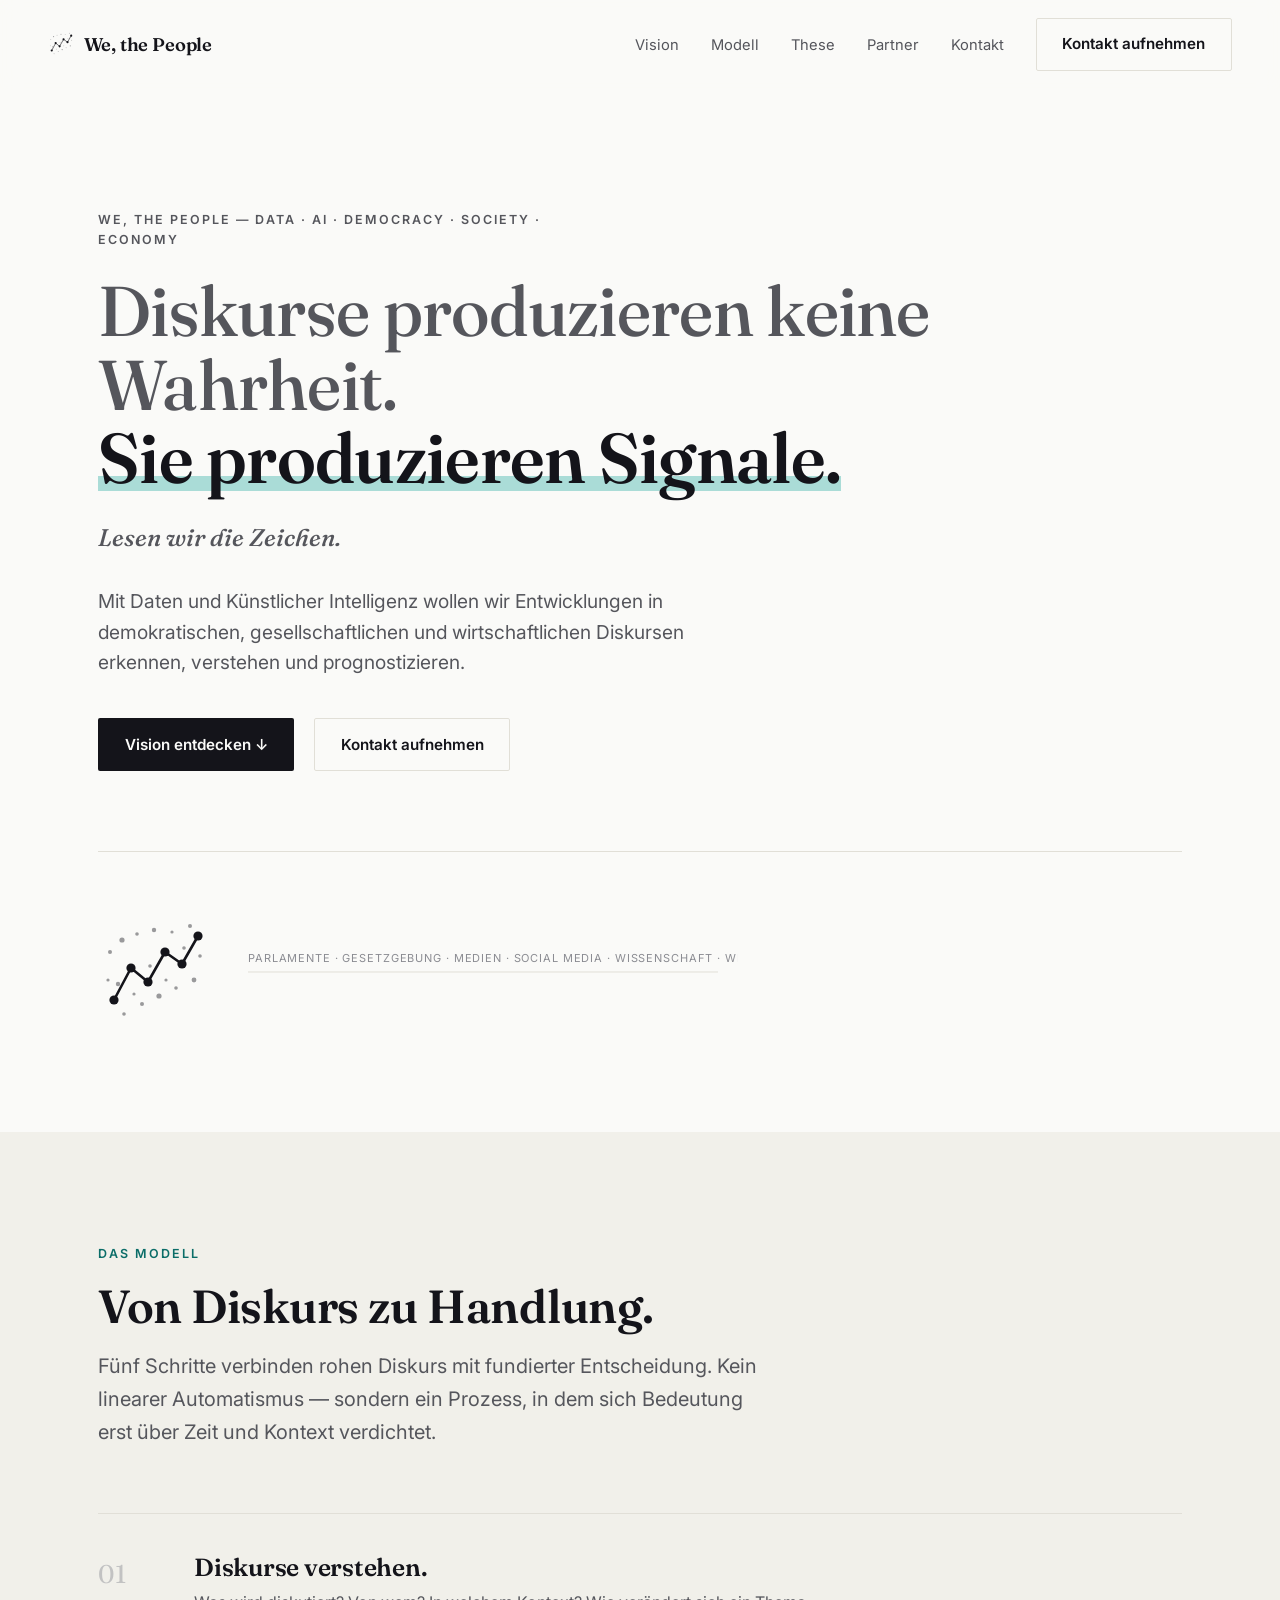
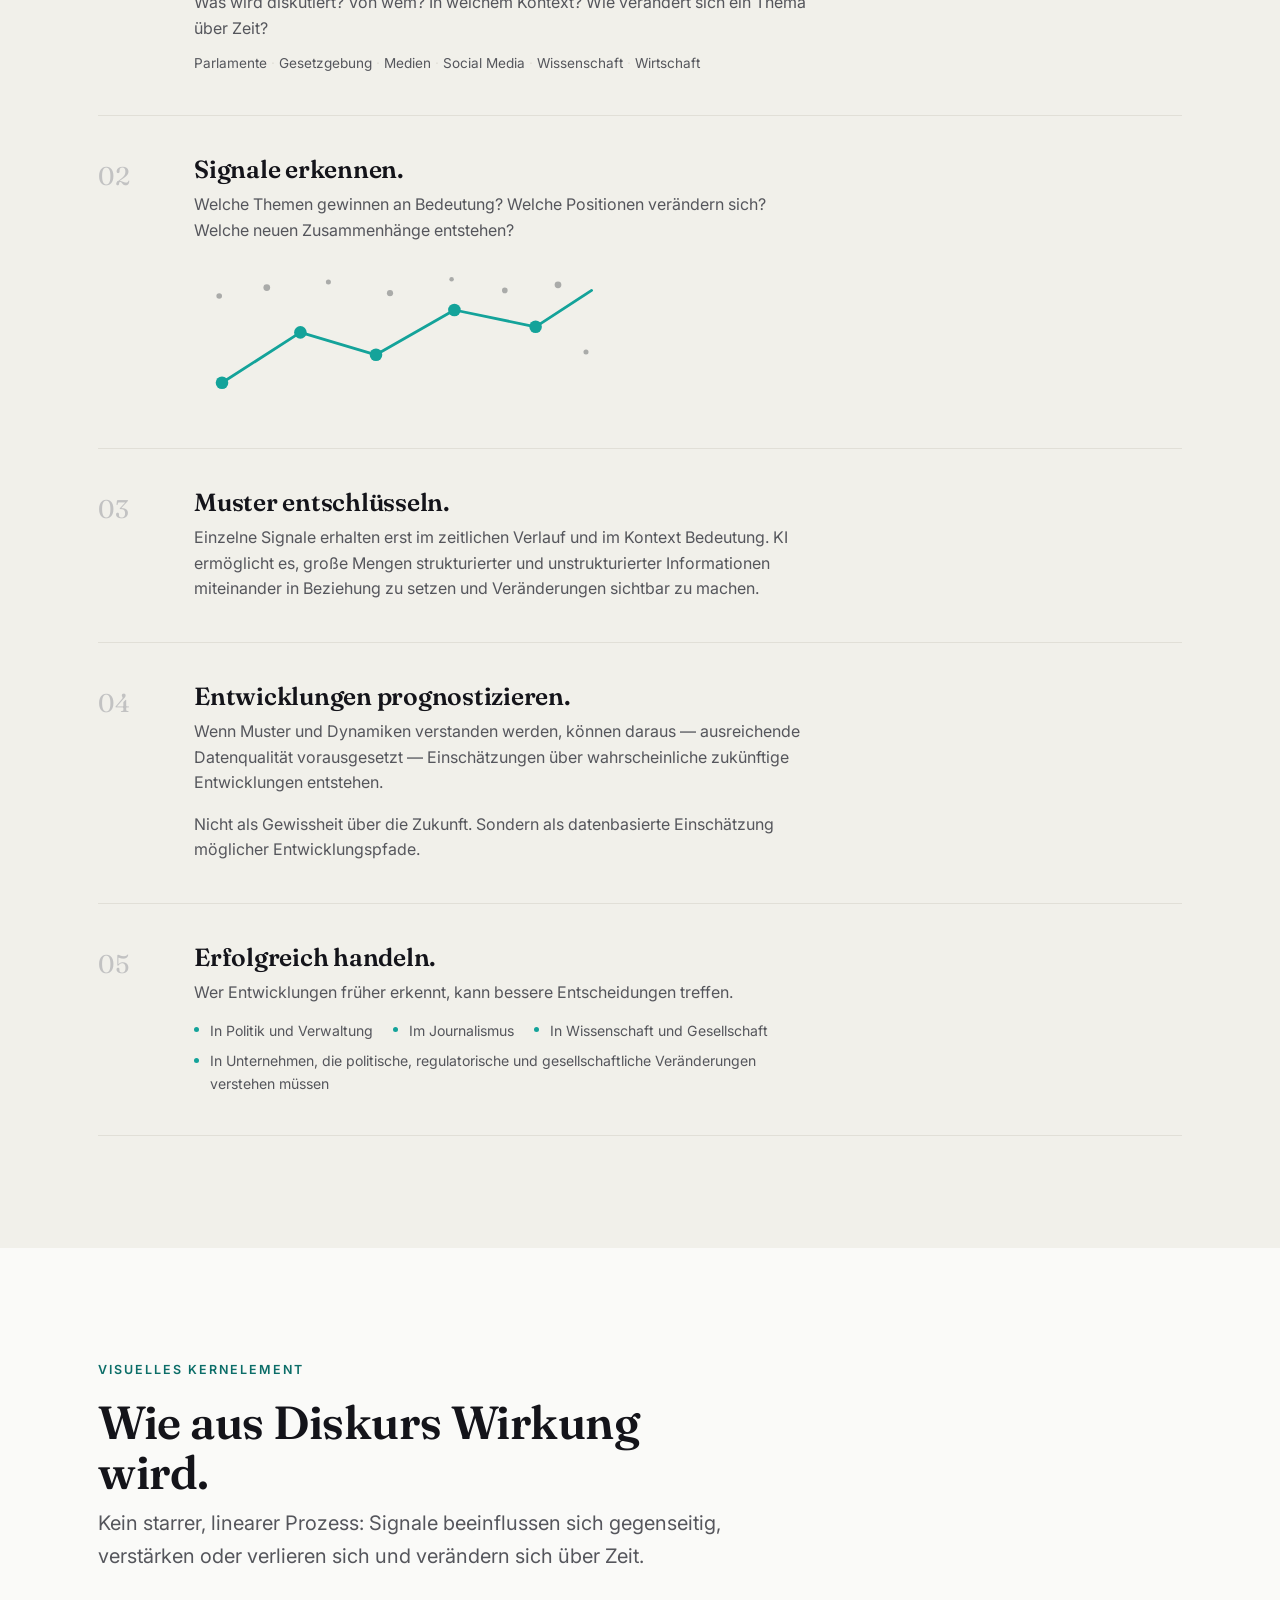
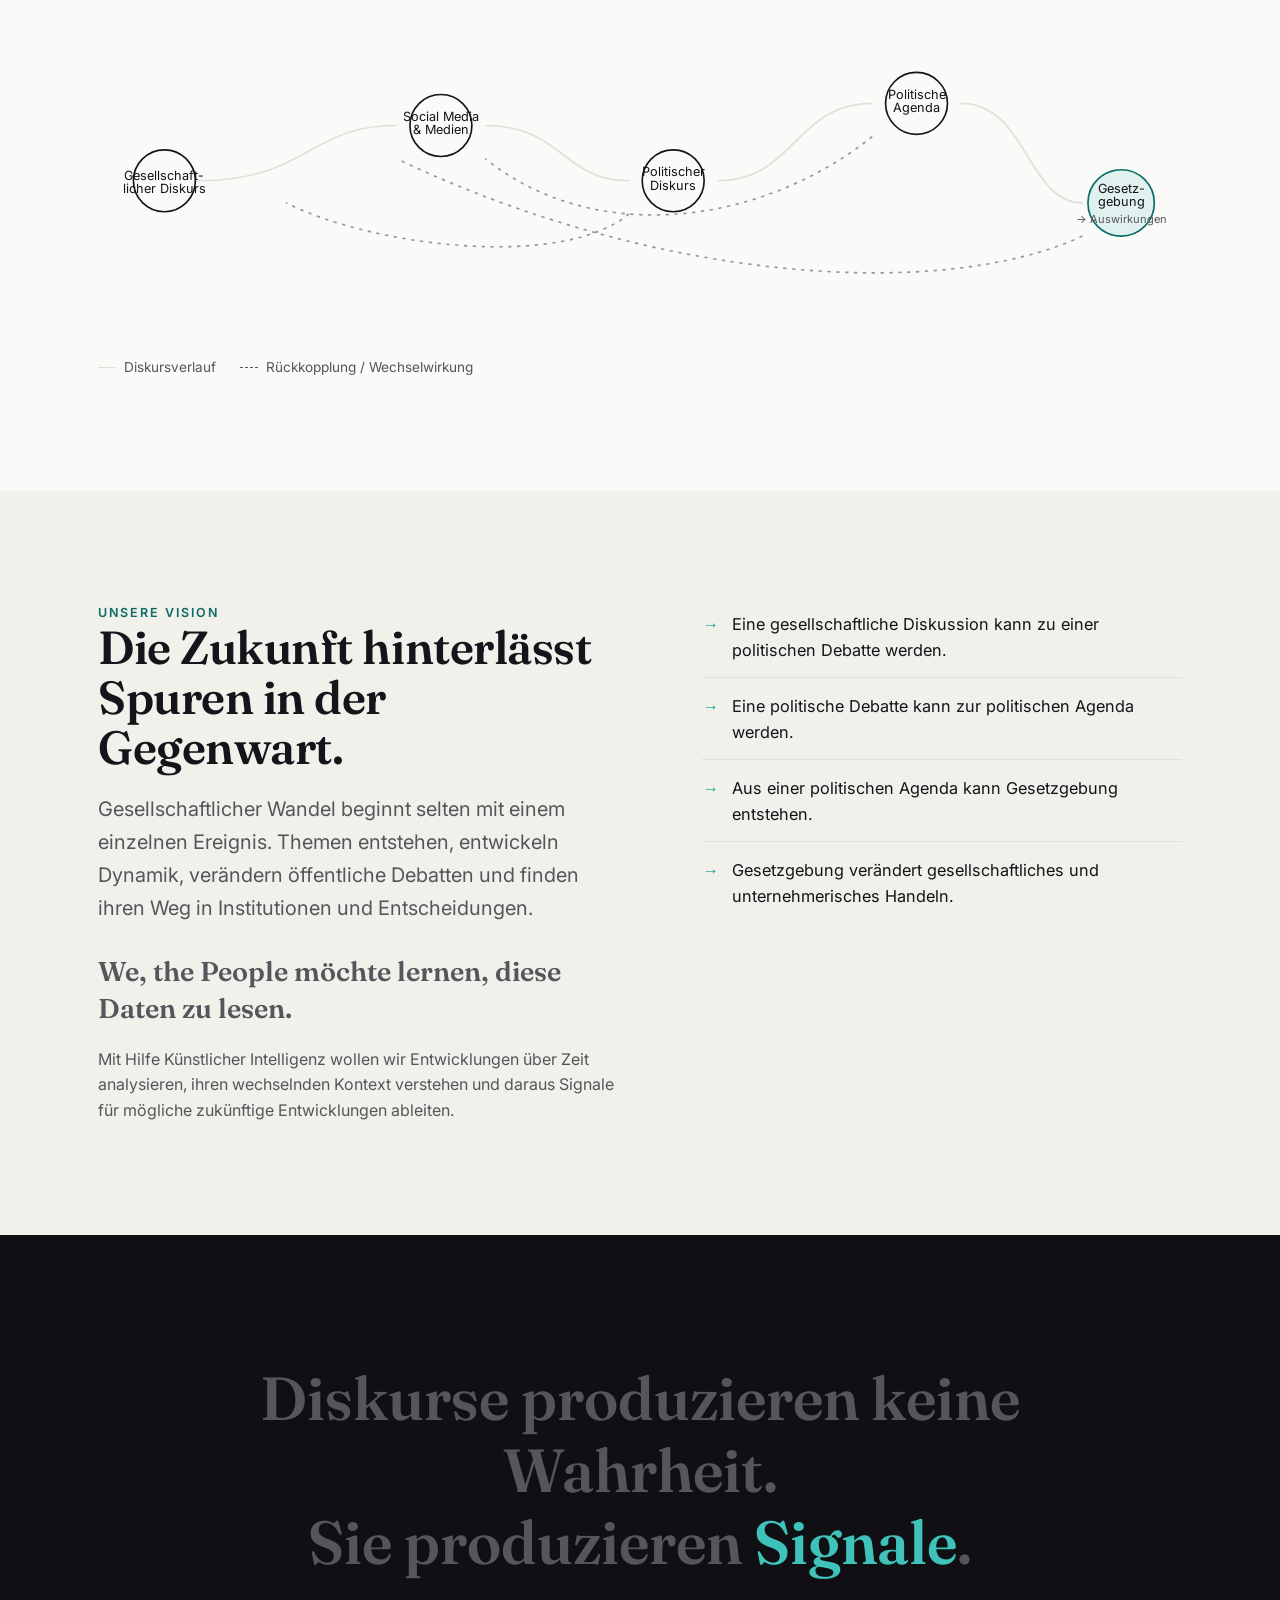
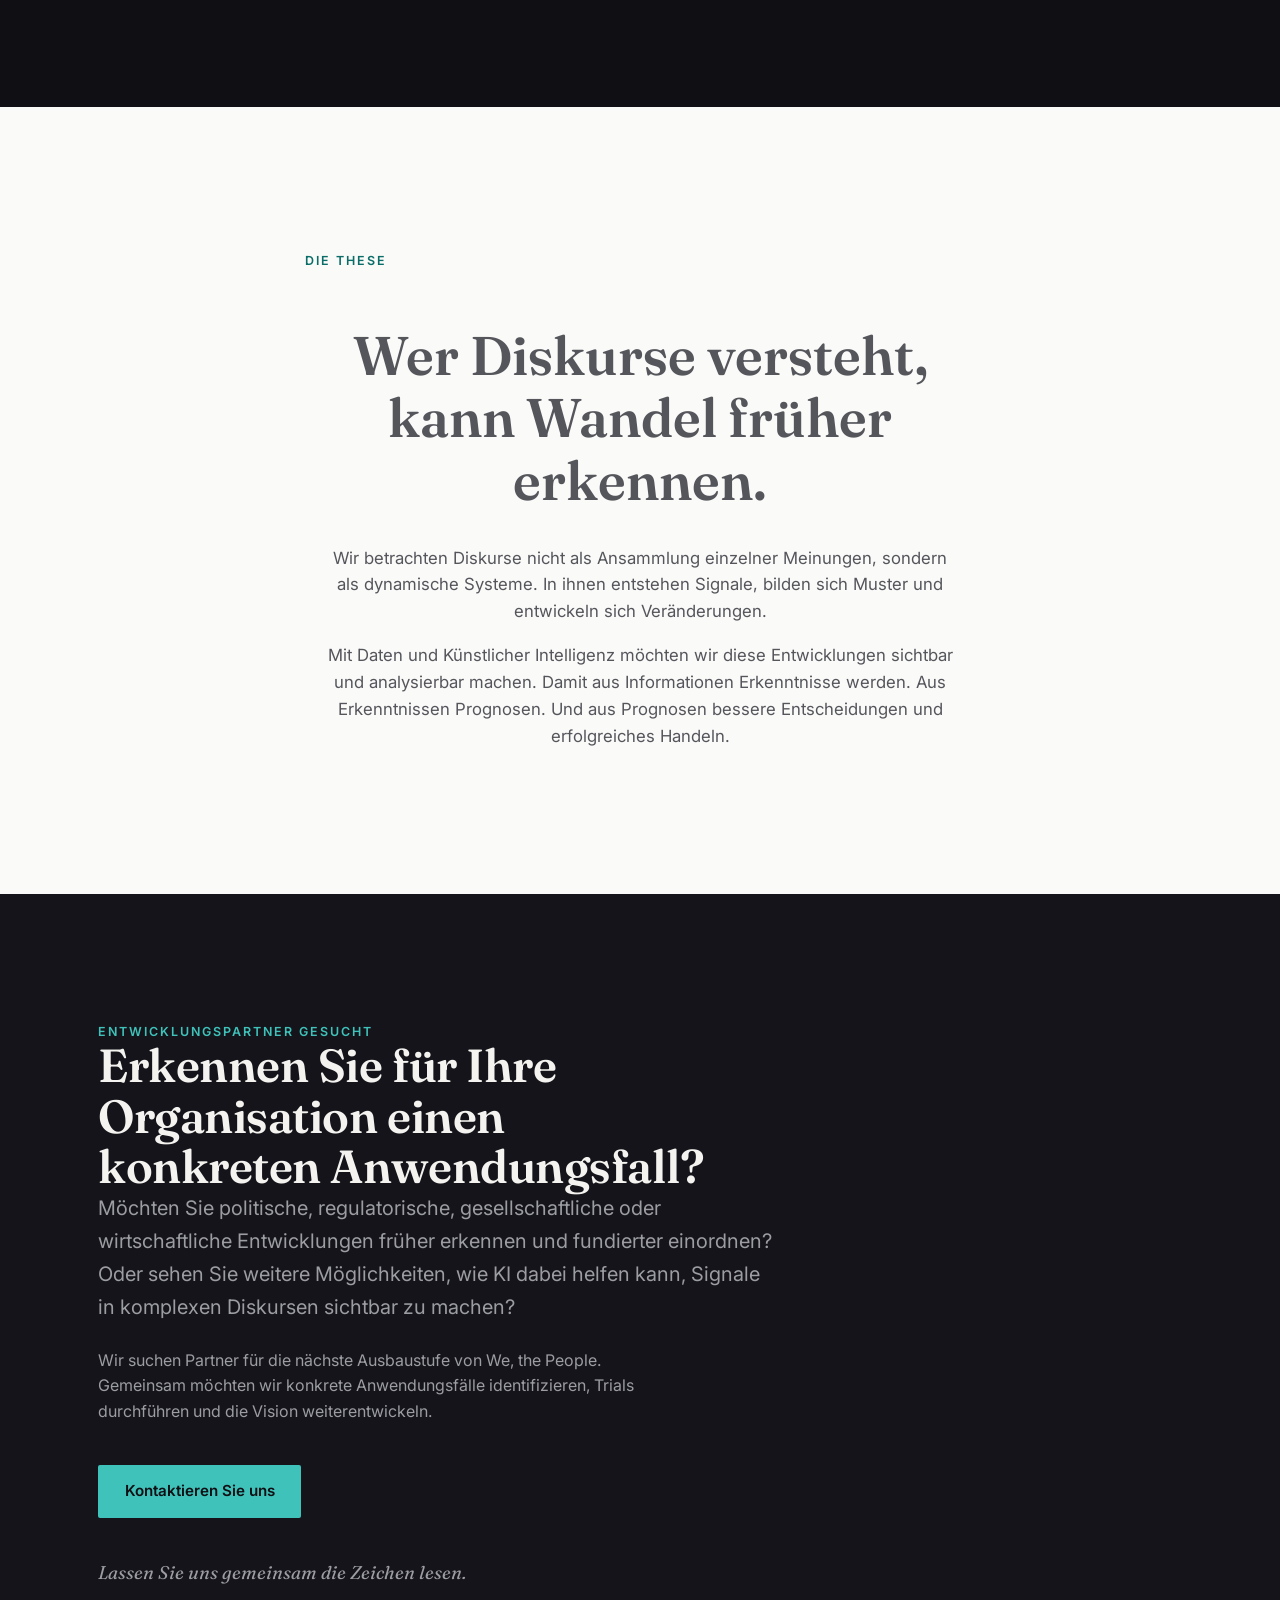
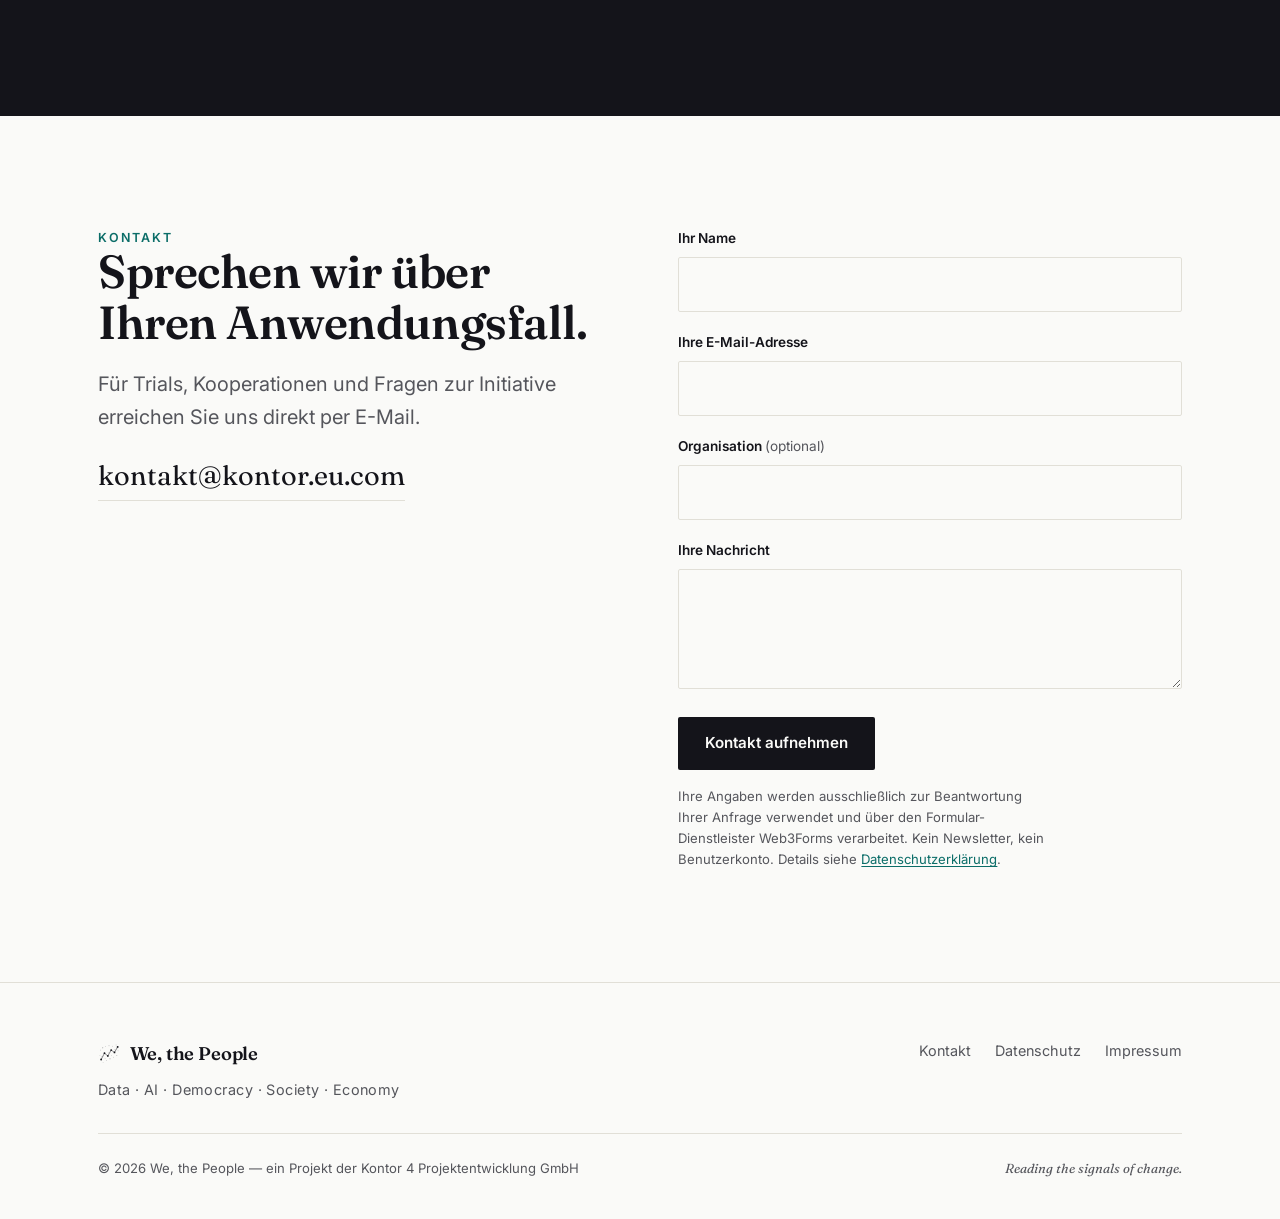
==== index.html @ fcf690db "Add files via upload version 0.1" ====
<!doctype html>
<html lang="de">
<head>
<meta charset="UTF-8">
<meta name="viewport" content="width=device-width, initial-scale=1">
<title>We, the People – Diskurse verstehen. Entwicklungen erkennen.</title>
<meta name="description" content="We, the People nutzt Daten und Künstliche Intelligenz, um Signale in demokratischen, gesellschaftlichen und wirtschaftlichen Diskursen zu erkennen, Entwicklungen zu verstehen und mögliche Veränderungen früher sichtbar zu machen.">
<link rel="canonical" href="https://www.projectppl.com/">

<!-- Open Graph -->
<meta property="og:type" content="website">
<meta property="og:site_name" content="We, the People">
<meta property="og:title" content="We, the People – Diskurse verstehen. Entwicklungen erkennen.">
<meta property="og:description" content="We, the People nutzt Daten und Künstliche Intelligenz, um Signale in demokratischen, gesellschaftlichen und wirtschaftlichen Diskursen zu erkennen, Entwicklungen zu verstehen und mögliche Veränderungen früher sichtbar zu machen.">
<meta property="og:url" content="https://www.projectppl.com/">
<meta property="og:image" content="https://www.projectppl.com/assets/img/og-image.png">
<meta property="og:image:width" content="1200">
<meta property="og:image:height" content="630">
<meta property="og:locale" content="de_DE">

<!-- Twitter -->
<meta name="twitter:card" content="summary_large_image">
<meta name="twitter:title" content="We, the People – Diskurse verstehen. Entwicklungen erkennen.">
<meta name="twitter:description" content="Diskurse produzieren keine Wahrheit. Sie produzieren Signale. Lesen wir die Zeichen.">
<meta name="twitter:image" content="https://www.projectppl.com/assets/img/og-image.png">

<meta name="robots" content="index, follow">
<meta name="theme-color" content="#FAFAF8">

<link rel="icon" href="/assets/img/favicon.svg" type="image/svg+xml">
<link rel="icon" href="/assets/img/favicon-32.png" sizes="32x32" type="image/png">
<link rel="apple-touch-icon" href="/assets/img/apple-touch-icon.png">
<link rel="manifest" href="/site.webmanifest">

<link rel="preconnect" href="https://fonts.googleapis.com">
<link rel="preconnect" href="https://fonts.gstatic.com" crossorigin>
<link href="https://fonts.googleapis.com/css2?family=Fraunces:ital,opsz,wght@0,9..144,500;0,9..144,600;0,9..144,700;1,9..144,500&family=Inter:wght@400;500;600;700&display=swap" rel="stylesheet">

<link rel="stylesheet" href="/assets/css/style.css">

<script type="application/ld+json">
{
  "@context": "https://schema.org",
  "@type": "Organization",
  "name": "We, the People",
  "url": "https://www.projectppl.com/",
  "logo": "https://www.projectppl.com/assets/img/icon-512.png",
  "description": "We, the People nutzt Daten und Künstliche Intelligenz, um Signale in demokratischen, gesellschaftlichen und wirtschaftlichen Diskursen zu erkennen und Entwicklungen zu verstehen.",
  "parentOrganization": {
    "@type": "Organization",
    "name": "Kontor 4 Projektentwicklung GmbH"
  }
}
</script>
</head>
<body>
<svg width="0" height="0" style="position:absolute" aria-hidden="true">
  <defs>
    <symbol id="icon-mark" viewBox="0 0 112 112">
      <path d="M 16.0 84.0 L 33.0 52.0 L 50.0 66.0 L 67.0 36.0 L 84.0 48.0 L 100.0 20.0" fill="none" stroke="currentColor" stroke-width="2.6" stroke-linecap="round" stroke-linejoin="round"/>
      <circle cx="12.0" cy="36.0" r="2.0" fill="currentColor" opacity="0.42"/>
      <circle cx="24.0" cy="24.0" r="2.6" fill="currentColor" opacity="0.42"/>
      <circle cx="39.0" cy="18.0" r="1.8" fill="currentColor" opacity="0.42"/>
      <circle cx="56.0" cy="14.0" r="2.2" fill="currentColor" opacity="0.42"/>
      <circle cx="74.0" cy="16.0" r="1.6" fill="currentColor" opacity="0.42"/>
      <circle cx="92.0" cy="10.0" r="2.0" fill="currentColor" opacity="0.42"/>
      <circle cx="102.0" cy="40.0" r="1.8" fill="currentColor" opacity="0.42"/>
      <circle cx="96.0" cy="64.0" r="2.4" fill="currentColor" opacity="0.42"/>
      <circle cx="78.0" cy="72.0" r="1.8" fill="currentColor" opacity="0.42"/>
      <circle cx="61.0" cy="80.0" r="2.6" fill="currentColor" opacity="0.42"/>
      <circle cx="44.0" cy="88.0" r="2.0" fill="currentColor" opacity="0.42"/>
      <circle cx="26.0" cy="98.0" r="1.8" fill="currentColor" opacity="0.42"/>
      <circle cx="10.0" cy="64.0" r="1.6" fill="currentColor" opacity="0.42"/>
      <circle cx="20.0" cy="68.0" r="2.2" fill="currentColor" opacity="0.42"/>
      <circle cx="36.0" cy="78.0" r="1.6" fill="currentColor" opacity="0.42"/>
      <circle cx="52.0" cy="50.0" r="1.8" fill="currentColor" opacity="0.42"/>
      <circle cx="68.0" cy="64.0" r="1.6" fill="currentColor" opacity="0.42"/>
      <circle cx="86.0" cy="32.0" r="1.8" fill="currentColor" opacity="0.42"/>
      <circle cx="16.0" cy="84.0" r="4.6" fill="currentColor"/>
      <circle cx="33.0" cy="52.0" r="4.6" fill="currentColor"/>
      <circle cx="50.0" cy="66.0" r="4.6" fill="currentColor"/>
      <circle cx="67.0" cy="36.0" r="4.6" fill="currentColor"/>
      <circle cx="84.0" cy="48.0" r="4.6" fill="currentColor"/>
      <circle cx="100.0" cy="20.0" r="4.6" fill="currentColor"/>
    </symbol>
  </defs>
</svg>

<a class="skip-link" href="#main">Zum Inhalt springen</a>

<header class="site-header" id="site-header">
  <a class="brand" href="/">
    <svg class="brand__mark" viewBox="0 0 112 112" aria-hidden="true"><use href="#icon-mark"></use></svg>
    <span class="brand__word">We, the People</span>
  </a>
  <nav class="main-nav" id="main-nav" aria-label="Hauptnavigation">
    <ul class="main-nav__list">
      <li><a href="#vision">Vision</a></li>
      <li><a href="#modell">Modell</a></li>
      <li><a href="#these">These</a></li>
      <li><a href="#partner">Partner</a></li>
      <li><a href="#kontakt">Kontakt</a></li>
    </ul>
    <a class="btn btn--ghost main-nav__cta" href="#kontakt">Kontakt aufnehmen</a>
    <button class="nav-toggle" id="nav-toggle" aria-expanded="false" aria-controls="main-nav" aria-label="Menü öffnen">
      <span class="nav-toggle__bar"></span>
      <span class="nav-toggle__bar"></span>
      <span class="nav-toggle__bar"></span>
    </button>
  </nav>
</header>

<main id="main">

  <!-- ============ HERO ============ -->
  <section class="hero">
    <div class="container">
      <div class="hero__inner">
        <p class="eyebrow hero__eyebrow">We, the People — Data · AI · Democracy · Society · Economy</p>
        <h1 class="hero__headline">
          <span class="line line--muted">Diskurse produzieren keine Wahrheit.</span>
          <span class="line line--signal">Sie produzieren Signale.</span>
        </h1>
        <p class="hero__kicker">Lesen wir die Zeichen.</p>
        <p class="hero__lede">Mit Daten und Künstlicher Intelligenz wollen wir Entwicklungen in demokratischen, gesellschaftlichen und wirtschaftlichen Diskursen erkennen, verstehen und prognostizieren.</p>
        <div class="hero__actions">
          <a class="btn btn--primary" href="#vision">Vision entdecken ↓</a>
          <a class="btn btn--ghost" href="#kontakt">Kontakt aufnehmen</a>
        </div>
      </div>

      <div class="hero__visual" aria-hidden="true">
        <svg class="hero__signal-svg" viewBox="0 0 640 160" role="img" aria-hidden="true">
          <use href="#icon-mark" x="0" y="24" width="112" height="112"></use>
          <line x1="150" y1="80" x2="620" y2="80" stroke="var(--line, #E1DFD7)" stroke-width="1"></line>
          <text x="150" y="70" font-family="Inter, sans-serif" font-size="11" fill="#8B8C92" letter-spacing="0.08em">PARLAMENTE · GESETZGEBUNG · MEDIEN · SOCIAL MEDIA · WISSENSCHAFT · WIRTSCHAFT</text>
        </svg>
      </div>
    </div>
  </section>

  <!-- ============ PROCESS: Von Diskurs zu Handlung ============ -->
  <section class="process" id="modell">
    <div class="container">
      <div class="section-head">
        <p class="eyebrow eyebrow--accent">Das Modell</p>
        <h2>Von Diskurs zu Handlung.</h2>
        <p class="lede">Fünf Schritte verbinden rohen Diskurs mit fundierter Entscheidung. Kein linearer Automatismus — sondern ein Prozess, in dem sich Bedeutung erst über Zeit und Kontext verdichtet.</p>
      </div>

      <div class="process-steps">

        <article class="process-step">
          <span class="process-step__index">01</span>
          <div class="process-step__body">
            <h3>Diskurse verstehen.</h3>
            <p>Was wird diskutiert? Von wem? In welchem Kontext? Wie verändert sich ein Thema über Zeit?</p>
            <p class="process__sources">
              <span>Parlamente</span><span>Gesetzgebung</span><span>Medien</span><span>Social Media</span><span>Wissenschaft</span><span>Wirtschaft</span>
            </p>
          </div>
        </article>

        <article class="process-step">
          <span class="process-step__index">02</span>
          <div class="process-step__body">
            <h3>Signale erkennen.</h3>
            <p>Welche Themen gewinnen an Bedeutung? Welche Positionen verändern sich? Welche neuen Zusammenhänge entstehen?</p>
            <svg class="signal-canvas js-reveal-canvas" viewBox="0 0 300 100" aria-hidden="true">
              <circle class="noise-dot" cx="18" cy="20" r="2"></circle>
              <circle class="noise-dot" cx="52" cy="14" r="2.4"></circle>
              <circle class="noise-dot" cx="96" cy="10" r="1.8"></circle>
              <circle class="noise-dot" cx="140" cy="18" r="2.2"></circle>
              <circle class="noise-dot" cx="184" cy="8" r="1.6"></circle>
              <circle class="noise-dot" cx="222" cy="16" r="2"></circle>
              <circle class="noise-dot" cx="260" cy="12" r="2.4"></circle>
              <circle class="noise-dot" cx="280" cy="60" r="1.8"></circle>
              <path class="signal-line" d="M 20 82 L 76 46 L 130 62 L 186 30 L 244 42 L 284 16"></path>
              <circle class="signal-dot" cx="20" cy="82" r="4.5"></circle>
              <circle class="signal-dot" cx="76" cy="46" r="4.5"></circle>
              <circle class="signal-dot" cx="130" cy="62" r="4.5"></circle>
              <circle class="signal-dot" cx="186" cy="30" r="4.5"></circle>
              <circle class="signal-dot" cx="244" cy="42" r="4.5"></circle>
            </svg>
          </div>
        </article>

        <article class="process-step">
          <span class="process-step__index">03</span>
          <div class="process-step__body">
            <h3>Muster entschlüsseln.</h3>
            <p>Einzelne Signale erhalten erst im zeitlichen Verlauf und im Kontext Bedeutung. KI ermöglicht es, große Mengen strukturierter und unstrukturierter Informationen miteinander in Beziehung zu setzen und Veränderungen sichtbar zu machen.</p>
          </div>
        </article>

        <article class="process-step">
          <span class="process-step__index">04</span>
          <div class="process-step__body">
            <h3>Entwicklungen prognostizieren.</h3>
            <p>Wenn Muster und Dynamiken verstanden werden, können daraus — ausreichende Datenqualität vorausgesetzt — Einschätzungen über wahrscheinliche zukünftige Entwicklungen entstehen.</p>
            <p>Nicht als Gewissheit über die Zukunft. Sondern als datenbasierte Einschätzung möglicher Entwicklungspfade.</p>
          </div>
        </article>

        <article class="process-step">
          <span class="process-step__index">05</span>
          <div class="process-step__body">
            <h3>Erfolgreich handeln.</h3>
            <p>Wer Entwicklungen früher erkennt, kann bessere Entscheidungen treffen.</p>
            <p class="process-step__questions">
              <span>In Politik und Verwaltung</span>
              <span>Im Journalismus</span>
              <span>In Wissenschaft und Gesellschaft</span>
              <span>In Unternehmen, die politische, regulatorische und gesellschaftliche Veränderungen verstehen müssen</span>
            </p>
          </div>
        </article>

      </div>
    </div>
  </section>

  <!-- ============ VISUAL CORE: Pipeline diagram ============ -->
  <section class="pipeline" id="signalmodell" aria-labelledby="pipeline-heading">
    <div class="container">
      <div class="section-head">
        <p class="eyebrow eyebrow--accent">Visuelles Kernelement</p>
        <h2 id="pipeline-heading">Wie aus Diskurs Wirkung wird.</h2>
        <p class="lede pipeline__note">Kein starrer, linearer Prozess: Signale beeinflussen sich gegenseitig, verstärken oder verlieren sich und verändern sich über Zeit.</p>
      </div>

      <div class="pipeline__diagram-wrap">
        <svg class="pipeline__svg js-pipeline" viewBox="0 0 980 260" role="img" aria-label="Diagramm: gesellschaftlicher Diskurs führt über Social Media und Medien, politischen Diskurs und politische Agenda zu Gesetzgebung und gesellschaftlichen bzw. wirtschaftlichen Auswirkungen. Rückkopplungen verbinden spätere mit früheren Stufen.">
          <!-- forward links -->
          <path class="p-link" d="M 90 130 C 190 130, 190 80, 270 80"></path>
          <path class="p-link" d="M 350 80 C 420 80, 420 130, 480 130"></path>
          <path class="p-link" d="M 560 130 C 630 130, 630 60, 700 60"></path>
          <path class="p-link" d="M 780 60 C 840 60, 840 150, 890 150"></path>
          <!-- feedback / cross links -->
          <path class="p-link p-link--feedback" d="M 700 90 C 600 170, 450 190, 350 110"></path>
          <path class="p-link p-link--feedback" d="M 890 180 C 760 240, 500 220, 270 110"></path>
          <path class="p-link p-link--feedback" d="M 480 160 C 420 210, 250 190, 170 150"></path>

          <!-- traveling pulses -->
          <circle class="p-pulse" r="3.5" style="offset-path: path('M 90 130 C 190 130, 190 80, 270 80'); animation-delay: 0s;"></circle>
          <circle class="p-pulse" r="3.5" style="offset-path: path('M 350 80 C 420 80, 420 130, 480 130'); animation-delay: 1.4s;"></circle>
          <circle class="p-pulse" r="3.5" style="offset-path: path('M 560 130 C 630 130, 630 60, 700 60'); animation-delay: 2.8s;"></circle>
          <circle class="p-pulse" r="3.5" style="offset-path: path('M 780 60 C 840 60, 840 150, 890 150'); animation-delay: 4.2s;"></circle>

          <!-- nodes -->
          <g class="p-node">
            <circle cx="60" cy="130" r="28"></circle>
            <text x="60" y="129" text-anchor="middle">Gesellschaft-</text>
            <text x="60" y="141" text-anchor="middle">licher Diskurs</text>
          </g>
          <g class="p-node">
            <circle cx="310" cy="80" r="28"></circle>
            <text x="310" y="76" text-anchor="middle">Social Media</text>
            <text x="310" y="88" text-anchor="middle">&amp; Medien</text>
          </g>
          <g class="p-node">
            <circle cx="520" cy="130" r="28"></circle>
            <text x="520" y="126" text-anchor="middle">Politischer</text>
            <text x="520" y="138" text-anchor="middle">Diskurs</text>
          </g>
          <g class="p-node">
            <circle cx="740" cy="60" r="28"></circle>
            <text x="740" y="56" text-anchor="middle">Politische</text>
            <text x="740" y="68" text-anchor="middle">Agenda</text>
          </g>
          <g class="p-node is-accent">
            <circle cx="925" cy="150" r="30"></circle>
            <text x="925" y="141" text-anchor="middle">Gesetz-</text>
            <text x="925" y="153" text-anchor="middle">gebung</text>
            <text x="925" y="168" text-anchor="middle" class="p-node__sub">→ Auswirkungen</text>
          </g>
        </svg>
      </div>

      <div class="pipeline__legend">
        <span><span class="swatch" aria-hidden="true"></span> Diskursverlauf</span>
        <span><span class="swatch swatch--feedback" aria-hidden="true"></span> Rückkopplung / Wechselwirkung</span>
      </div>
    </div>
  </section>

  <!-- ============ VISION ============ -->
  <section class="vision" id="vision">
    <div class="container">
      <div class="vision__grid">
        <div>
          <p class="eyebrow eyebrow--accent">Unsere Vision</p>
          <h2>Die Zukunft hinterlässt Spuren in der Gegenwart.</h2>
          <p class="lede" style="margin-top:1.25rem;">Gesellschaftlicher Wandel beginnt selten mit einem einzelnen Ereignis. Themen entstehen, entwickeln Dynamik, verändern öffentliche Debatten und finden ihren Weg in Institutionen und Entscheidungen.</p>
          <p class="vision__statement">We, the People möchte lernen, diese Daten zu lesen.</p>
          <p style="margin-top:1.25rem;">Mit Hilfe Künstlicher Intelligenz wollen wir Entwicklungen über Zeit analysieren, ihren wechselnden Kontext verstehen und daraus Signale für mögliche zukünftige Entwicklungen ableiten.</p>
        </div>
        <div class="fade-in">
          <ul class="vision__chain">
            <li class="vision__chain-item"><span class="chain-arrow">→</span> Eine gesellschaftliche Diskussion kann zu einer politischen Debatte werden.</li>
            <li class="vision__chain-item"><span class="chain-arrow">→</span> Eine politische Debatte kann zur politischen Agenda werden.</li>
            <li class="vision__chain-item"><span class="chain-arrow">→</span> Aus einer politischen Agenda kann Gesetzgebung entstehen.</li>
            <li class="vision__chain-item"><span class="chain-arrow">→</span> Gesetzgebung verändert gesellschaftliches und unternehmerisches Handeln.</li>
          </ul>
        </div>
      </div>
    </div>
  </section>

  <!-- ============ CLAIM (strongest visual statement) ============ -->
  <section class="claim">
    <div class="container">
      <p class="claim__text">Diskurse produzieren keine Wahrheit.<br>Sie produzieren <span class="bright">Signale</span>.</p>
    </div>
  </section>

  <!-- ============ THESIS ============ -->
  <section class="thesis" id="these">
    <div class="container">
      <p class="eyebrow eyebrow--accent">Die These</p>
      <p class="thesis__statement">Wer Diskurse versteht, kann Wandel früher erkennen.</p>
      <div class="thesis__body">
        <p>Wir betrachten Diskurse nicht als Ansammlung einzelner Meinungen, sondern als dynamische Systeme. In ihnen entstehen Signale, bilden sich Muster und entwickeln sich Veränderungen.</p>
        <p>Mit Daten und Künstlicher Intelligenz möchten wir diese Entwicklungen sichtbar und analysierbar machen. Damit aus Informationen Erkenntnisse werden. Aus Erkenntnissen Prognosen. Und aus Prognosen bessere Entscheidungen und erfolgreiches Handeln.</p>
      </div>
    </div>
  </section>

  <!-- ============ PARTNER ============ -->
  <section class="partner" id="partner">
    <div class="container">
      <p class="eyebrow">Entwicklungspartner gesucht</p>
      <h2>Erkennen Sie für Ihre Organisation einen konkreten Anwendungsfall?</h2>
      <p class="lede">Möchten Sie politische, regulatorische, gesellschaftliche oder wirtschaftliche Entwicklungen früher erkennen und fundierter einordnen? Oder sehen Sie weitere Möglichkeiten, wie KI dabei helfen kann, Signale in komplexen Diskursen sichtbar zu machen?</p>
      <div class="partner__questions">
        <p>Wir suchen Partner für die nächste Ausbaustufe von We, the People. Gemeinsam möchten wir konkrete Anwendungsfälle identifizieren, Trials durchführen und die Vision weiterentwickeln.</p>
      </div>
      <div class="partner__actions">
        <a class="btn btn--on-dark" href="#kontakt">Kontaktieren Sie uns</a>
      </div>
      <p class="partner__tagline">Lassen Sie uns gemeinsam die Zeichen lesen.</p>
    </div>
  </section>

  <!-- ============ CONTACT ============ -->
  <section class="contact" id="kontakt">
    <div class="container">
      <div class="contact__grid">
        <div>
          <p class="eyebrow eyebrow--accent">Kontakt</p>
          <h2>Sprechen wir über Ihren Anwendungsfall.</h2>
          <p class="lede" style="margin-top:1.25rem;">Für Trials, Kooperationen und Fragen zur Initiative erreichen Sie uns direkt per E-Mail.</p>
          <a class="contact__email" href="mailto:kontakt@kontor.eu.com">kontakt@kontor.eu.com</a>
        </div>

        <div>
          <form id="contact-form" action="https://api.web3forms.com/submit" method="POST" novalidate>
            <input type="hidden" name="access_key" value="YOUR_WEB3FORMS_ACCESS_KEY">
            <input type="hidden" name="subject" value="Neue Kontaktanfrage — We, the People">
            <input type="hidden" name="from_name" value="We, the People – Website">
            <input type="checkbox" name="botcheck" class="hp-field" tabindex="-1" autocomplete="off">

            <div class="form-field">
              <label for="name">Ihr Name</label>
              <input type="text" id="name" name="name" required autocomplete="name">
            </div>

            <div class="form-field">
              <label for="email">Ihre E-Mail-Adresse</label>
              <input type="email" id="email" name="email" required autocomplete="email">
            </div>

            <div class="form-field">
              <label for="organisation">Organisation <span style="font-weight:400;color:var(--muted);">(optional)</span></label>
              <input type="text" id="organisation" name="organisation" autocomplete="organization">
            </div>

            <div class="form-field">
              <label for="message">Ihre Nachricht</label>
              <textarea id="message" name="message" required></textarea>
            </div>

            <button class="btn btn--primary" type="submit">Kontakt aufnehmen</button>

            <p class="form-note">Ihre Angaben werden ausschließlich zur Beantwortung Ihrer Anfrage verwendet und über den Formular-Dienstleister Web3Forms verarbeitet. Kein Newsletter, kein Benutzerkonto. Details siehe <a href="/datenschutz.html">Datenschutzerklärung</a>.</p>

            <p class="form-status" id="form-status" role="status" aria-live="polite"></p>
          </form>
        </div>
      </div>
    </div>
  </section>

</main>

<footer class="site-footer">
  <div class="container">
    <div class="site-footer__top">
      <div>
        <div class="site-footer__brand">
          <svg class="brand__mark" viewBox="0 0 112 112" aria-hidden="true"><use href="#icon-mark"></use></svg>
          <span class="brand__word">We, the People</span>
        </div>
        <p class="site-footer__tagline" style="margin-top:0.6rem;">Data · AI · Democracy · Society · Economy</p>
      </div>
      <nav class="site-footer__nav" aria-label="Footer-Navigation">
        <a href="#kontakt">Kontakt</a>
        <a href="/datenschutz.html">Datenschutz</a>
        <a href="/impressum.html">Impressum</a>
      </nav>
    </div>
    <div class="site-footer__bottom">
      <span>© <span id="year">2026</span> We, the People — ein Projekt der Kontor 4 Projektentwicklung GmbH</span>
      <span class="site-footer__quote">Reading the signals of change.</span>
    </div>
  </div>
</footer>

<script src="/assets/js/main.js" defer></script>
</body>
</html>
---- assets/css/style.css ----
/* =========================================================================
   We, the People — style.css
   Editorial meets Data. Monochrome base, single teal signal accent.
   ========================================================================= */

:root {
  /* Colour system */
  --bg: #FAFAF8;
  --bg-alt: #F1F0EA;
  --bg-dark: #101014;
  --bg-dark-alt: #17171C;

  --text: #14141A;
  --text-dark: #F4F3EF;

  --muted: #55565C;
  --muted-dark: #9C9DA3;

  --line: #E1DFD7;
  --line-dark: #2A2A30;

  --accent: #0B6D68;        /* AA-safe on light bg, and for white text on it */
  --accent-bright: #14A39A; /* decorative only: dots, glows, progress */
  --accent-tint: #E1F1EF;
  --accent-on-dark: #3FC2BA;

  --font-display: "Fraunces", Georgia, "Times New Roman", serif;
  --font-body: "Inter", -apple-system, BlinkMacSystemFont, "Segoe UI", sans-serif;

  --container: 1180px;
  --container-narrow: 780px;
  --gap: clamp(1.25rem, 3vw, 2.5rem);

  --ease: cubic-bezier(0.22, 1, 0.36, 1);
}

/* ---------- Reset ------------------------------------------------------- */
*, *::before, *::after { box-sizing: border-box; }
html { scroll-behavior: smooth; }
@media (prefers-reduced-motion: reduce) {
  html { scroll-behavior: auto; }
  *, *::before, *::after {
    animation-duration: 0.001ms !important;
    animation-iteration-count: 1 !important;
    transition-duration: 0.001ms !important;
    scroll-behavior: auto !important;
  }
}

body, h1, h2, h3, h4, p, figure { margin: 0; }
ul { margin: 0; padding: 0; list-style: none; }
img, svg { display: block; max-width: 100%; }
a { color: inherit; }
button, input, textarea { font: inherit; color: inherit; }

body {
  background: var(--bg);
  color: var(--text);
  font-family: var(--font-body);
  font-size: 16px;
  line-height: 1.6;
  -webkit-font-smoothing: antialiased;
  text-rendering: optimizeLegibility;
}

.container {
  width: 100%;
  max-width: var(--container);
  margin-inline: auto;
  padding-inline: clamp(1.25rem, 5vw, 3rem);
}

.container--narrow { max-width: var(--container-narrow); }

section { position: relative; }

/* ---------- Skip link ---------------------------------------------------- */
.skip-link {
  position: absolute;
  left: 1rem;
  top: -3rem;
  background: var(--text);
  color: var(--bg);
  padding: 0.75rem 1.25rem;
  border-radius: 4px;
  z-index: 100;
  transition: top 0.2s var(--ease);
  font-size: 0.9rem;
}
.skip-link:focus { top: 1rem; }

/* ---------- Focus states -------------------------------------------------- */
a:focus-visible,
button:focus-visible,
input:focus-visible,
textarea:focus-visible {
  outline: 2px solid var(--accent);
  outline-offset: 3px;
  border-radius: 2px;
}

/* ---------- Typography ---------------------------------------------------- */
.eyebrow {
  font-family: var(--font-body);
  font-size: 0.78rem;
  font-weight: 600;
  letter-spacing: 0.16em;
  text-transform: uppercase;
  color: var(--muted);
}
.eyebrow--accent { color: var(--accent); }

h1, h2, h3 {
  font-family: var(--font-display);
  font-weight: 600;
  line-height: 1.08;
  letter-spacing: -0.01em;
}

h2 {
  font-size: clamp(1.9rem, 4.2vw, 2.9rem);
  max-width: 18ch;
}

h3 {
  font-size: clamp(1.25rem, 2.2vw, 1.55rem);
  font-weight: 600;
}

p.lede {
  font-size: clamp(1.05rem, 2vw, 1.25rem);
  color: var(--muted);
  max-width: 52ch;
  line-height: 1.65;
}

p { color: var(--muted); max-width: 62ch; }
p + p { margin-top: 1em; }

.text-body-strong { color: var(--text); }

.section-head {
  display: flex;
  flex-direction: column;
  gap: 1.1rem;
  margin-bottom: clamp(2.25rem, 5vw, 4rem);
}

/* ---------- Buttons / links ------------------------------------------------ */
.btn {
  display: inline-flex;
  align-items: center;
  gap: 0.6rem;
  padding: 0.85rem 1.6rem;
  border-radius: 2px;
  font-size: 0.95rem;
  font-weight: 600;
  text-decoration: none;
  border: 1px solid transparent;
  cursor: pointer;
  transition: transform 0.2s var(--ease), background 0.2s var(--ease), border-color 0.2s var(--ease), color 0.2s var(--ease);
}
.btn:hover { transform: translateY(-1px); }

.btn--primary {
  background: var(--text);
  color: var(--bg);
}
.btn--primary:hover { background: var(--accent); }

.btn--ghost {
  background: transparent;
  border-color: var(--line);
  color: var(--text);
}
.btn--ghost:hover { border-color: var(--text); }

.btn--on-dark {
  background: var(--accent-on-dark);
  color: var(--bg-dark);
}
.btn--on-dark:hover { background: var(--text-dark); }

.link-inline {
  color: var(--accent);
  text-decoration: underline;
  text-underline-offset: 3px;
  text-decoration-color: color-mix(in srgb, var(--accent) 45%, transparent);
}
.link-inline:hover { text-decoration-color: var(--accent); }

/* ---------- Header --------------------------------------------------------- */
.site-header {
  position: sticky;
  top: 0;
  z-index: 50;
  display: flex;
  align-items: center;
  justify-content: space-between;
  padding: 1.1rem clamp(1.25rem, 5vw, 3rem);
  background: color-mix(in srgb, var(--bg) 88%, transparent);
  backdrop-filter: blur(10px);
  border-bottom: 1px solid transparent;
  transition: border-color 0.3s var(--ease), background 0.3s var(--ease);
}
.site-header.is-scrolled { border-bottom-color: var(--line); }

.brand {
  display: inline-flex;
  align-items: center;
  gap: 0.6rem;
  text-decoration: none;
  color: var(--text);
}
.brand__mark { width: 26px; height: 26px; color: var(--text); flex-shrink: 0; }
.brand__word {
  font-family: var(--font-display);
  font-weight: 600;
  font-size: 1.15rem;
  letter-spacing: -0.01em;
}

.main-nav { display: flex; align-items: center; gap: clamp(1.1rem, 2.5vw, 2rem); }
.main-nav__list { display: flex; gap: clamp(1.1rem, 2.5vw, 2rem); }
.main-nav__list a {
  font-size: 0.92rem;
  text-decoration: none;
  color: var(--muted);
  transition: color 0.2s var(--ease);
}
.main-nav__list a:hover { color: var(--text); }

.nav-toggle {
  display: none;
  background: none;
  border: none;
  cursor: pointer;
  padding: 0.4rem;
}
.nav-toggle__bar {
  display: block;
  width: 22px;
  height: 2px;
  background: var(--text);
  margin: 5px 0;
  transition: transform 0.25s var(--ease), opacity 0.25s var(--ease);
}

@media (max-width: 760px) {
  .main-nav__list { display: none; }
  .main-nav.is-open .main-nav__list {
    display: flex;
    flex-direction: column;
    position: absolute;
    top: 100%;
    left: 0;
    right: 0;
    background: var(--bg);
    border-bottom: 1px solid var(--line);
    padding: 1.25rem clamp(1.25rem, 5vw, 3rem) 1.75rem;
    gap: 1rem;
  }
  .nav-toggle { display: block; }
  .main-nav.is-open .nav-toggle__bar:nth-child(1) { transform: translateY(7px) rotate(45deg); }
  .main-nav.is-open .nav-toggle__bar:nth-child(2) { opacity: 0; }
  .main-nav.is-open .nav-toggle__bar:nth-child(3) { transform: translateY(-7px) rotate(-45deg); }
  .main-nav__cta { display: none; }
}

/* ---------- Hero ----------------------------------------------------------- */
.hero {
  padding: clamp(3.5rem, 10vw, 7.5rem) 0 clamp(3rem, 8vw, 5rem);
  overflow: hidden;
}
.hero__inner { max-width: 880px; }
.hero__eyebrow { margin-bottom: 1.5rem; }

.hero__headline {
  font-size: clamp(2.4rem, 6.4vw, 4.4rem);
  line-height: 1.05;
}
.hero__headline .line { display: block; }
.hero__headline .line--muted { color: var(--muted); font-weight: 500; }
.hero__headline .line--signal {
  color: var(--text);
  position: relative;
  display: inline-block;
}
.hero__headline .line--signal::after {
  content: "";
  position: absolute;
  left: 0;
  bottom: 0.06em;
  width: 100%;
  height: 0.22em;
  background: var(--accent-bright);
  opacity: 0.35;
  z-index: -1;
  transform-origin: left;
  transform: scaleX(0);
  animation: underline-grow 1.1s 0.5s var(--ease) forwards;
}
@media (prefers-reduced-motion: reduce) {
  .hero__headline .line--signal::after { animation: none; transform: scaleX(1); }
}
@keyframes underline-grow { to { transform: scaleX(1); } }

.hero__kicker {
  font-family: var(--font-display);
  font-weight: 500;
  font-style: italic;
  font-size: clamp(1.15rem, 2.4vw, 1.5rem);
  color: var(--muted);
  margin-top: 1.5rem;
}

.hero__lede {
  margin-top: 1.75rem;
  font-size: clamp(1.05rem, 2vw, 1.2rem);
  color: var(--muted);
  max-width: 54ch;
}

.hero__actions {
  margin-top: 2.5rem;
  display: flex;
  flex-wrap: wrap;
  align-items: center;
  gap: 1.25rem;
}

.hero__visual {
  margin-top: clamp(3rem, 8vw, 5rem);
  border-top: 1px solid var(--line);
  padding-top: clamp(1.5rem, 4vw, 2.5rem);
}
.hero__signal-svg { width: 100%; height: auto; max-width: 640px; color: var(--text); }

/* ---------- Process section -------------------------------------------- */
.process {
  padding: clamp(4rem, 10vw, 7rem) 0;
  background: var(--bg-alt);
}

.process__sources {
  font-size: 0.85rem;
  color: var(--muted);
  margin-top: 0.75rem;
}
.process__sources span { color: var(--muted); }
.process__sources span + span::before { content: " · "; color: var(--line); }

.process-steps {
  position: relative;
  display: grid;
  gap: 0;
  counter-reset: step;
}

.process-step {
  display: grid;
  grid-template-columns: 64px 1fr;
  gap: clamp(1rem, 3vw, 2rem);
  padding: clamp(1.75rem, 4vw, 2.5rem) 0;
  border-top: 1px solid var(--line);
  opacity: 0;
  transform: translateY(18px);
  transition: opacity 0.7s var(--ease), transform 0.7s var(--ease);
}
.process-step:last-child { border-bottom: 1px solid var(--line); }
.process-step.is-visible { opacity: 1; transform: translateY(0); }
@media (prefers-reduced-motion: reduce) {
  .process-step { opacity: 1; transform: none; }
}

.process-step__index {
  font-family: var(--font-display);
  font-size: 1.6rem;
  color: var(--muted-dark, var(--muted));
  opacity: 0.55;
}

.process-step__body h3 { margin-bottom: 0.6rem; }
.process-step__questions {
  margin-top: 0.85rem;
  display: flex;
  flex-wrap: wrap;
  gap: 0.5rem 1.25rem;
}
.process-step__questions span {
  font-size: 0.88rem;
  color: var(--muted);
  position: relative;
  padding-left: 1rem;
}
.process-step__questions span::before {
  content: "";
  position: absolute;
  left: 0;
  top: 0.55em;
  width: 5px;
  height: 5px;
  border-radius: 50%;
  background: var(--accent-bright);
}

/* Signal build animation canvas within step 2 & 3 */
.signal-canvas {
  margin-top: 1.5rem;
  width: 100%;
  max-width: 420px;
  height: 140px;
  color: var(--text);
}
.signal-canvas .noise-dot { fill: var(--muted); opacity: 0; transition: opacity 0.5s var(--ease); }
.signal-canvas.is-visible .noise-dot { opacity: 0.45; }
.signal-canvas .signal-dot { fill: var(--accent-bright); opacity: 0; transform: scale(0.4); transform-box: fill-box; transform-origin: center; transition: opacity 0.5s var(--ease), transform 0.5s var(--ease); }
.signal-canvas.is-visible .signal-dot { opacity: 1; transform: scale(1); }
.signal-canvas .signal-line {
  fill: none;
  stroke: var(--accent-bright);
  stroke-width: 2;
  stroke-linecap: round;
  stroke-linejoin: round;
  stroke-dasharray: 420;
  stroke-dashoffset: 420;
  transition: stroke-dashoffset 1.1s var(--ease);
}
.signal-canvas.is-visible .signal-line { stroke-dashoffset: 0; }
@media (prefers-reduced-motion: reduce) {
  .signal-canvas .noise-dot,
  .signal-canvas .signal-dot { opacity: 1; transform: none; }
  .signal-canvas .signal-line { stroke-dashoffset: 0; }
}

/* stagger noise dots */
.signal-canvas.is-visible .noise-dot:nth-child(1) { transition-delay: 0.02s; }
.signal-canvas.is-visible .noise-dot:nth-child(2) { transition-delay: 0.06s; }
.signal-canvas.is-visible .noise-dot:nth-child(3) { transition-delay: 0.10s; }
.signal-canvas.is-visible .noise-dot:nth-child(4) { transition-delay: 0.14s; }
.signal-canvas.is-visible .noise-dot:nth-child(5) { transition-delay: 0.18s; }
.signal-canvas.is-visible .noise-dot:nth-child(6) { transition-delay: 0.22s; }
.signal-canvas.is-visible .noise-dot:nth-child(7) { transition-delay: 0.26s; }
.signal-canvas.is-visible .noise-dot:nth-child(8) { transition-delay: 0.30s; }
.signal-canvas.is-visible .signal-dot:nth-of-type(1) { transition-delay: 0.35s; }
.signal-canvas.is-visible .signal-dot:nth-of-type(2) { transition-delay: 0.45s; }
.signal-canvas.is-visible .signal-dot:nth-of-type(3) { transition-delay: 0.55s; }
.signal-canvas.is-visible .signal-dot:nth-of-type(4) { transition-delay: 0.65s; }
.signal-canvas.is-visible .signal-dot:nth-of-type(5) { transition-delay: 0.75s; }

/* ---------- Diagram (pipeline) section ---------------------------------- */
.pipeline {
  padding: clamp(4rem, 10vw, 7rem) 0;
}
.pipeline__note {
  max-width: 46ch;
  margin-top: -0.5rem;
}
.pipeline__diagram-wrap {
  margin-top: clamp(2.5rem, 6vw, 4rem);
  overflow-x: auto;
  padding-bottom: 0.5rem;
}
.pipeline__svg { width: 100%; min-width: 640px; height: auto; }

.pipeline__svg .p-link {
  fill: none;
  stroke: var(--line);
  stroke-width: 1.5;
}
.pipeline__svg .p-link--feedback {
  stroke: var(--muted);
  stroke-dasharray: 3 5;
  opacity: 0.6;
}
.pipeline__svg .p-pulse {
  fill: var(--accent-bright);
  opacity: 0;
  offset-distance: 0%;
}
.pipeline__svg.is-visible .p-pulse { animation: pulse-travel 3.6s linear infinite; }
@media (prefers-reduced-motion: reduce) {
  .pipeline__svg .p-pulse { display: none; }
}
@keyframes pulse-travel {
  0% { offset-distance: 0%; opacity: 0; }
  6% { opacity: 1; }
  90% { opacity: 1; }
  100% { offset-distance: 100%; opacity: 0; }
}

.pipeline__svg .p-node circle {
  fill: var(--bg);
  stroke: var(--text);
  stroke-width: 1.5;
}
.pipeline__svg .p-node.is-accent circle {
  stroke: var(--accent);
  fill: var(--accent-tint);
}
.pipeline__svg .p-node text {
  font-family: var(--font-body);
  font-size: 11.5px;
  fill: var(--text);
}
.pipeline__svg .p-node .p-node__sub {
  fill: var(--muted);
  font-size: 10px;
}

.pipeline__legend {
  margin-top: 1.5rem;
  display: flex;
  flex-wrap: wrap;
  gap: 1.5rem;
  font-size: 0.85rem;
  color: var(--muted);
}
.pipeline__legend span { display: inline-flex; align-items: center; gap: 0.5rem; }
.pipeline__legend .swatch { width: 18px; height: 0; border-top: 1.5px solid var(--line); }
.pipeline__legend .swatch--feedback { border-top: 1.5px dashed var(--muted); }

/* ---------- Vision section ----------------------------------------------- */
.vision {
  padding: clamp(4rem, 10vw, 7rem) 0;
  background: var(--bg-alt);
}
.vision__grid {
  display: grid;
  grid-template-columns: 1.1fr 1fr;
  gap: clamp(2rem, 6vw, 5rem);
  align-items: start;
}
@media (max-width: 860px) {
  .vision__grid { grid-template-columns: 1fr; }
}
.vision__chain {
  display: flex;
  flex-direction: column;
  gap: 0.9rem;
  margin-top: 0.5rem;
}
.vision__chain-item {
  display: flex;
  gap: 0.85rem;
  align-items: baseline;
  font-size: 1.02rem;
  color: var(--text);
  padding-bottom: 0.9rem;
  border-bottom: 1px solid var(--line);
}
.vision__chain-item:last-child { border-bottom: none; }
.vision__chain-item .chain-arrow { color: var(--accent-bright); font-family: var(--font-display); }

.vision__statement {
  font-family: var(--font-display);
  font-size: clamp(1.3rem, 2.6vw, 1.7rem);
  font-weight: 600;
  margin-top: 1.75rem;
  line-height: 1.35;
}

/* ---------- Thesis section ------------------------------------------------ */
.thesis {
  padding: clamp(5rem, 12vw, 9rem) 0;
  text-align: center;
}
.thesis__statement {
  font-family: var(--font-display);
  font-weight: 600;
  font-size: clamp(2rem, 5.2vw, 3.4rem);
  line-height: 1.15;
  max-width: 18ch;
  margin-inline: auto;
}
.thesis__body {
  margin: 2rem auto 0;
  max-width: 58ch;
  font-size: 1.05rem;
}
.thesis__body p { margin-inline: auto; }

/* Claim block — strongest visual statement */
.claim {
  padding: clamp(4.5rem, 11vw, 8rem) 0;
  background: var(--bg-dark);
  color: var(--text-dark);
  text-align: center;
}
.claim__text {
  font-family: var(--font-display);
  font-weight: 600;
  font-size: clamp(2rem, 6vw, 3.8rem);
  line-height: 1.18;
  max-width: 20ch;
  margin-inline: auto;
}
.claim__text .dim { color: var(--muted-dark); }
.claim__text .bright { color: var(--accent-on-dark); }

/* ---------- Partner section ------------------------------------------------ */
.partner {
  padding: clamp(4.5rem, 11vw, 8rem) 0;
  background: var(--text);
  color: var(--text-dark);
  position: relative;
}
.partner .eyebrow { color: var(--accent-on-dark); }
.partner h2 { color: var(--text-dark); max-width: 20ch; }
.partner p.lede { color: var(--muted-dark); }
.partner__questions {
  margin-top: 1.5rem;
  display: flex;
  flex-direction: column;
  gap: 0.75rem;
  max-width: 58ch;
}
.partner__questions p { color: var(--muted-dark); }
.partner__actions {
  margin-top: 2.5rem;
  display: flex;
  flex-wrap: wrap;
  align-items: center;
  gap: 1.5rem;
}
.partner__tagline {
  margin-top: 2.5rem;
  font-family: var(--font-display);
  font-style: italic;
  font-size: 1.15rem;
  color: var(--muted-dark);
}

/* ---------- Contact section ------------------------------------------------ */
.contact {
  padding: clamp(4.5rem, 10vw, 7rem) 0;
}
.contact__grid {
  display: grid;
  grid-template-columns: 1fr 1fr;
  gap: clamp(2.5rem, 6vw, 5rem);
}
@media (max-width: 860px) {
  .contact__grid { grid-template-columns: 1fr; }
}
.contact__email {
  display: inline-block;
  margin-top: 1.25rem;
  font-family: var(--font-display);
  font-size: clamp(1.3rem, 2.6vw, 1.7rem);
  color: var(--text);
  text-decoration: none;
  border-bottom: 1px solid var(--line);
  padding-bottom: 0.2rem;
}
.contact__email:hover { border-color: var(--accent); color: var(--accent); }

.form-field { margin-bottom: 1.25rem; }
.form-field label {
  display: block;
  font-size: 0.85rem;
  font-weight: 600;
  margin-bottom: 0.5rem;
  color: var(--text);
}
.form-field input,
.form-field textarea {
  width: 100%;
  padding: 0.85rem 1rem;
  border: 1px solid var(--line);
  border-radius: 2px;
  background: var(--bg);
  font-size: 0.98rem;
  transition: border-color 0.2s var(--ease);
}
.form-field input:focus,
.form-field textarea:focus { border-color: var(--accent); outline: none; }
.form-field textarea { resize: vertical; min-height: 120px; }

.form-note {
  font-size: 0.82rem;
  color: var(--muted);
  margin-top: 1rem;
  max-width: 46ch;
}
.form-note a { color: var(--accent); text-decoration: underline; text-underline-offset: 2px; }

.form-status {
  margin-top: 1rem;
  font-size: 0.92rem;
  display: none;
}
.form-status.is-success { display: block; color: var(--accent); }
.form-status.is-error { display: block; color: #B4472F; }

/* honeypot */
.hp-field { position: absolute; left: -9999px; width: 1px; height: 1px; overflow: hidden; }

/* ---------- Footer ---------------------------------------------------------- */
.site-footer {
  border-top: 1px solid var(--line);
  padding: clamp(2.5rem, 6vw, 3.5rem) 0 clamp(1.75rem, 4vw, 2.5rem);
}
.site-footer__top {
  display: flex;
  flex-wrap: wrap;
  justify-content: space-between;
  gap: 2rem;
  padding-bottom: 2rem;
  border-bottom: 1px solid var(--line);
}
.site-footer__brand { display: flex; align-items: center; gap: 0.6rem; }
.site-footer__brand .brand__mark { width: 22px; height: 22px; }
.site-footer__tagline {
  font-size: 0.9rem;
  color: var(--muted);
  letter-spacing: 0.03em;
}
.site-footer__nav {
  display: flex;
  gap: 1.5rem;
  flex-wrap: wrap;
}
.site-footer__nav a {
  font-size: 0.9rem;
  color: var(--muted);
  text-decoration: none;
}
.site-footer__nav a:hover { color: var(--text); }
.site-footer__bottom {
  margin-top: 1.5rem;
  display: flex;
  flex-wrap: wrap;
  justify-content: space-between;
  gap: 0.75rem;
  font-size: 0.82rem;
  color: var(--muted);
}
.site-footer__quote {
  font-family: var(--font-display);
  font-style: italic;
}

/* ---------- Legal pages ------------------------------------------------------ */
.legal {
  padding: clamp(3rem, 8vw, 5rem) 0 clamp(4rem, 8vw, 6rem);
}
.legal h1 { font-size: clamp(1.8rem, 4vw, 2.4rem); margin-bottom: 0.5rem; }
.legal__updated { font-size: 0.85rem; color: var(--muted); margin-bottom: 2.5rem; }
.legal h2 {
  font-size: 1.15rem;
  font-family: var(--font-body);
  font-weight: 700;
  max-width: none;
  margin-top: 2.5rem;
  margin-bottom: 0.75rem;
}
.legal p, .legal li { color: var(--muted); max-width: 68ch; }
.legal ul { list-style: disc; padding-left: 1.25rem; margin-top: 0.5rem; }
.legal li { margin-bottom: 0.4rem; }
.legal .placeholder {
  background: var(--accent-tint);
  color: var(--accent);
  padding: 0.05em 0.4em;
  border-radius: 2px;
  font-weight: 600;
  font-size: 0.95em;
}
.legal__notice {
  margin-bottom: 2.5rem;
  padding: 1rem 1.25rem;
  border: 1px solid var(--line);
  background: var(--bg-alt);
  font-size: 0.9rem;
  color: var(--muted);
  max-width: 68ch;
}
.legal__back {
  display: inline-flex;
  margin-bottom: 2rem;
  font-size: 0.9rem;
  color: var(--muted);
  text-decoration: none;
}
.legal__back:hover { color: var(--text); }

/* ---------- Utility --------------------------------------------------------- */
.visually-hidden {
  position: absolute;
  width: 1px; height: 1px;
  padding: 0; margin: -1px;
  overflow: hidden;
  clip: rect(0,0,0,0);
  white-space: nowrap;
  border: 0;
}

.fade-in {
  opacity: 0;
  transform: translateY(16px);
  transition: opacity 0.7s var(--ease), transform 0.7s var(--ease);
}
.fade-in.is-visible { opacity: 1; transform: translateY(0); }
@media (prefers-reduced-motion: reduce) {
  .fade-in { opacity: 1; transform: none; }
}
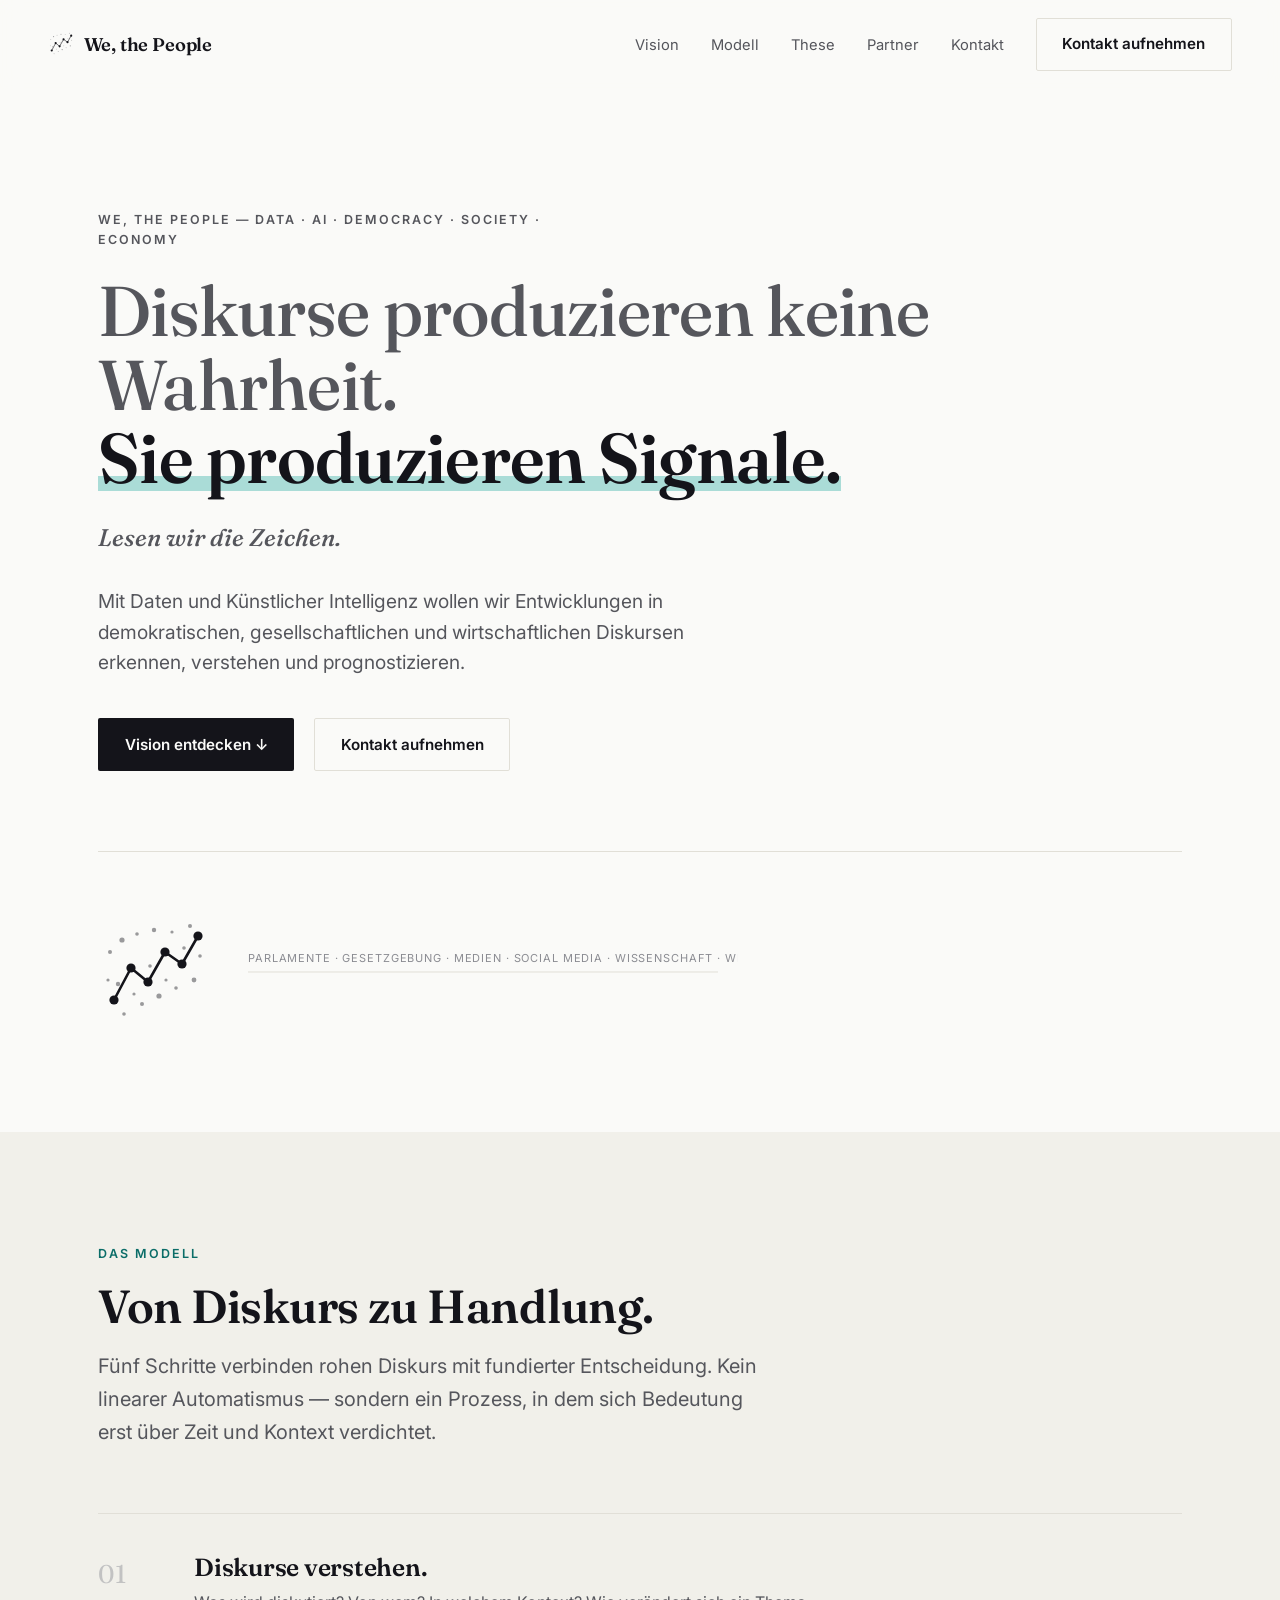
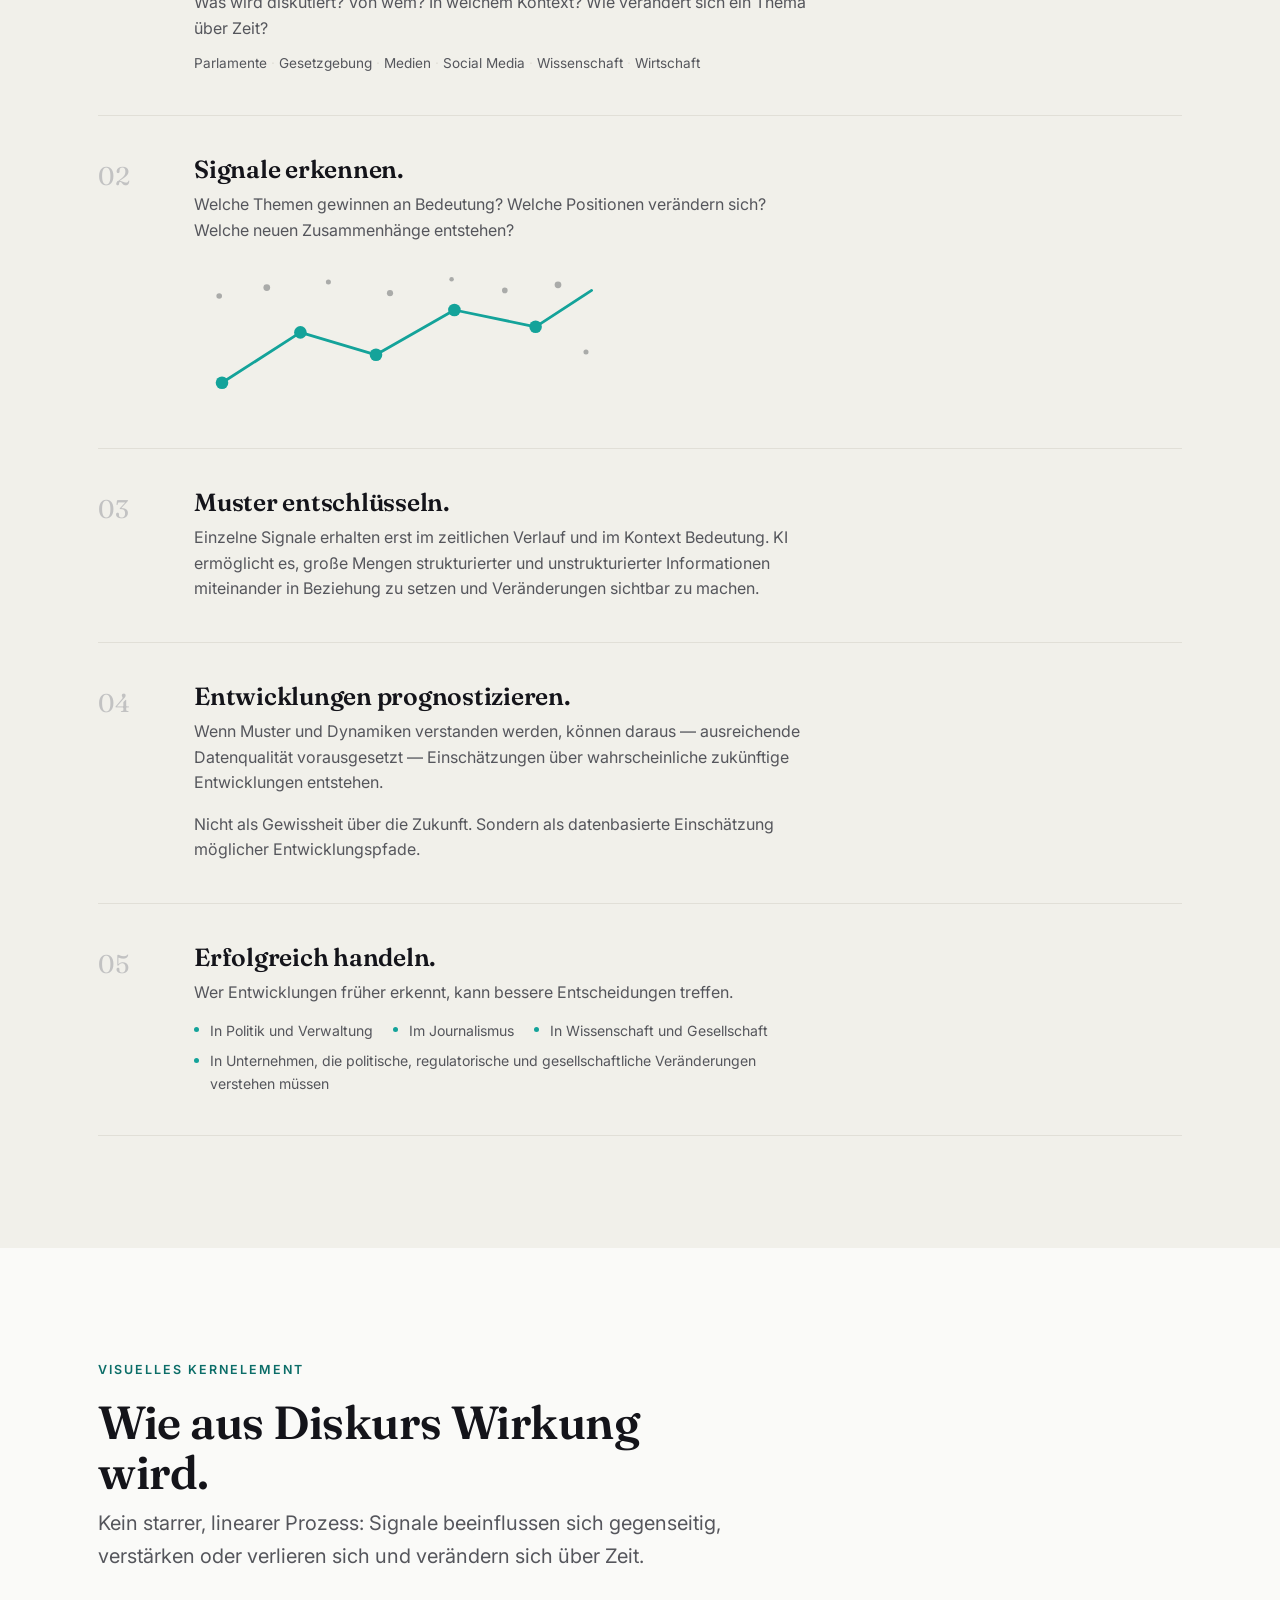
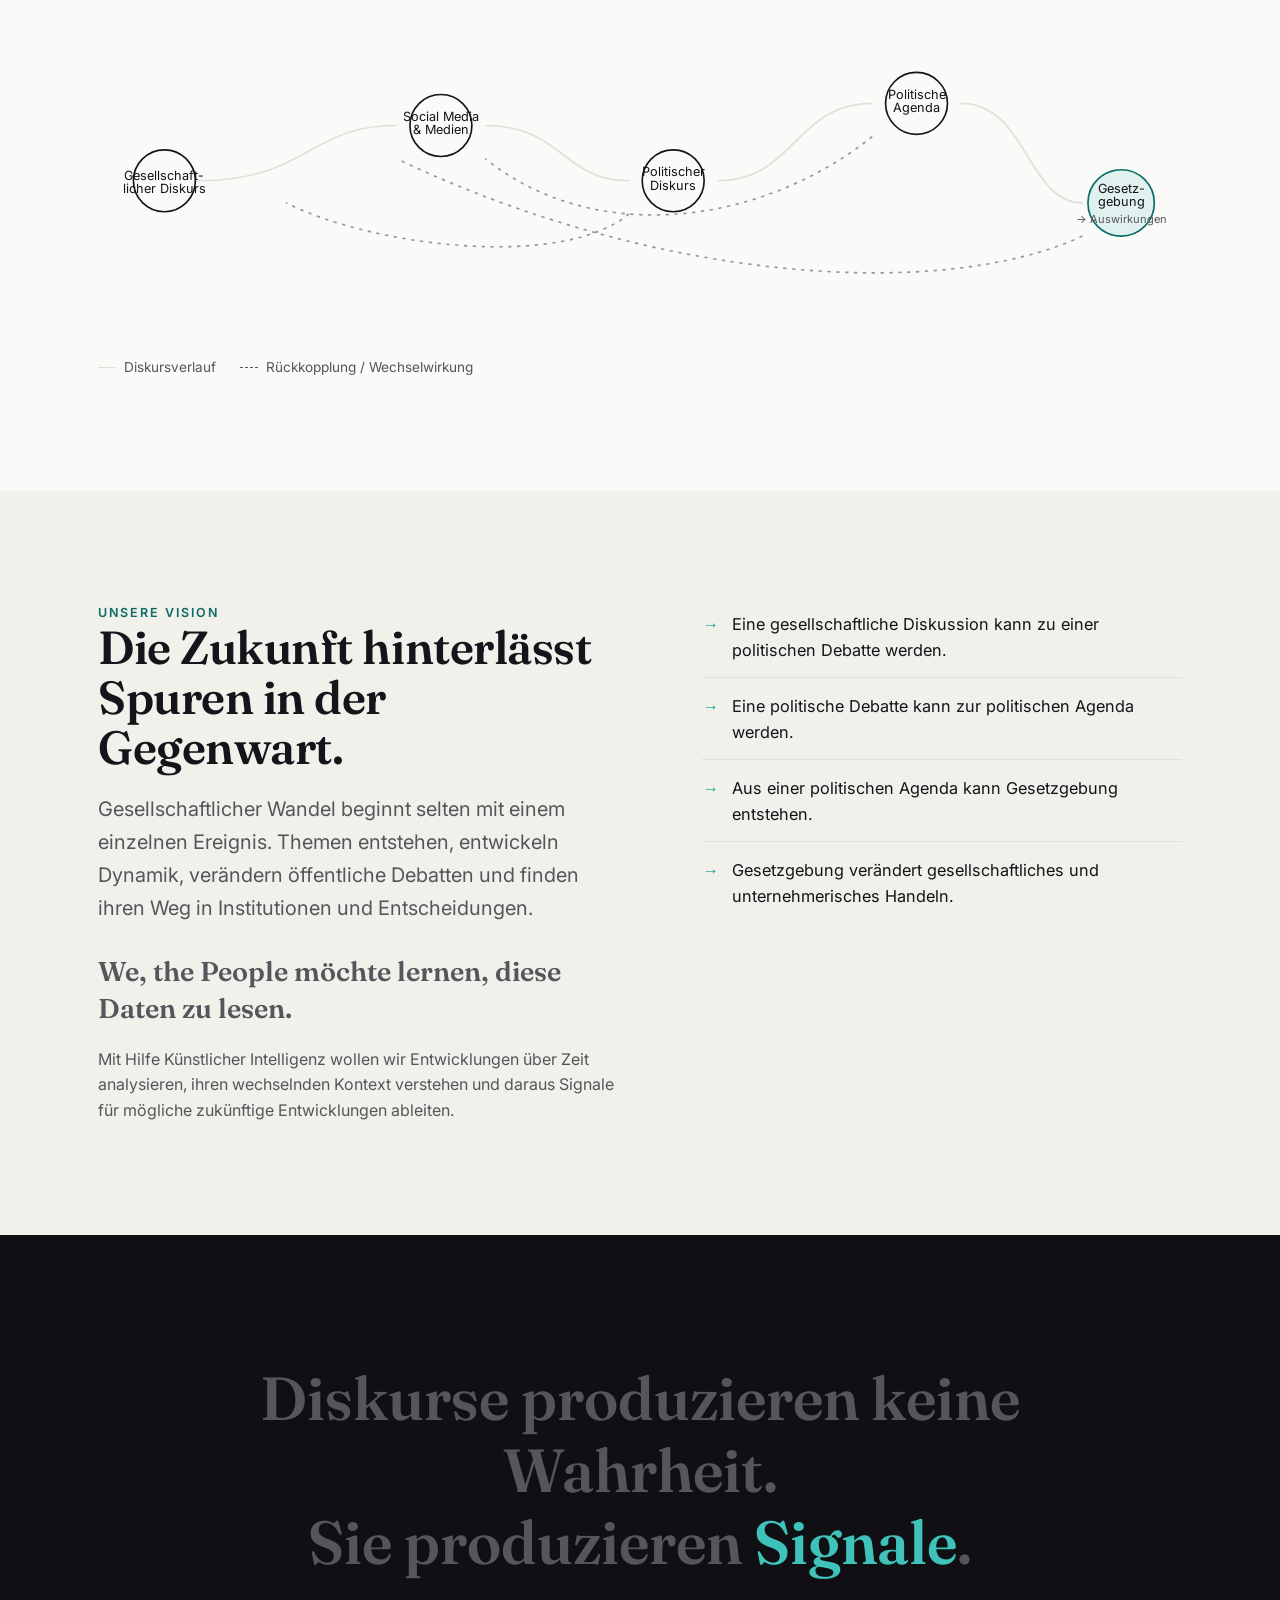
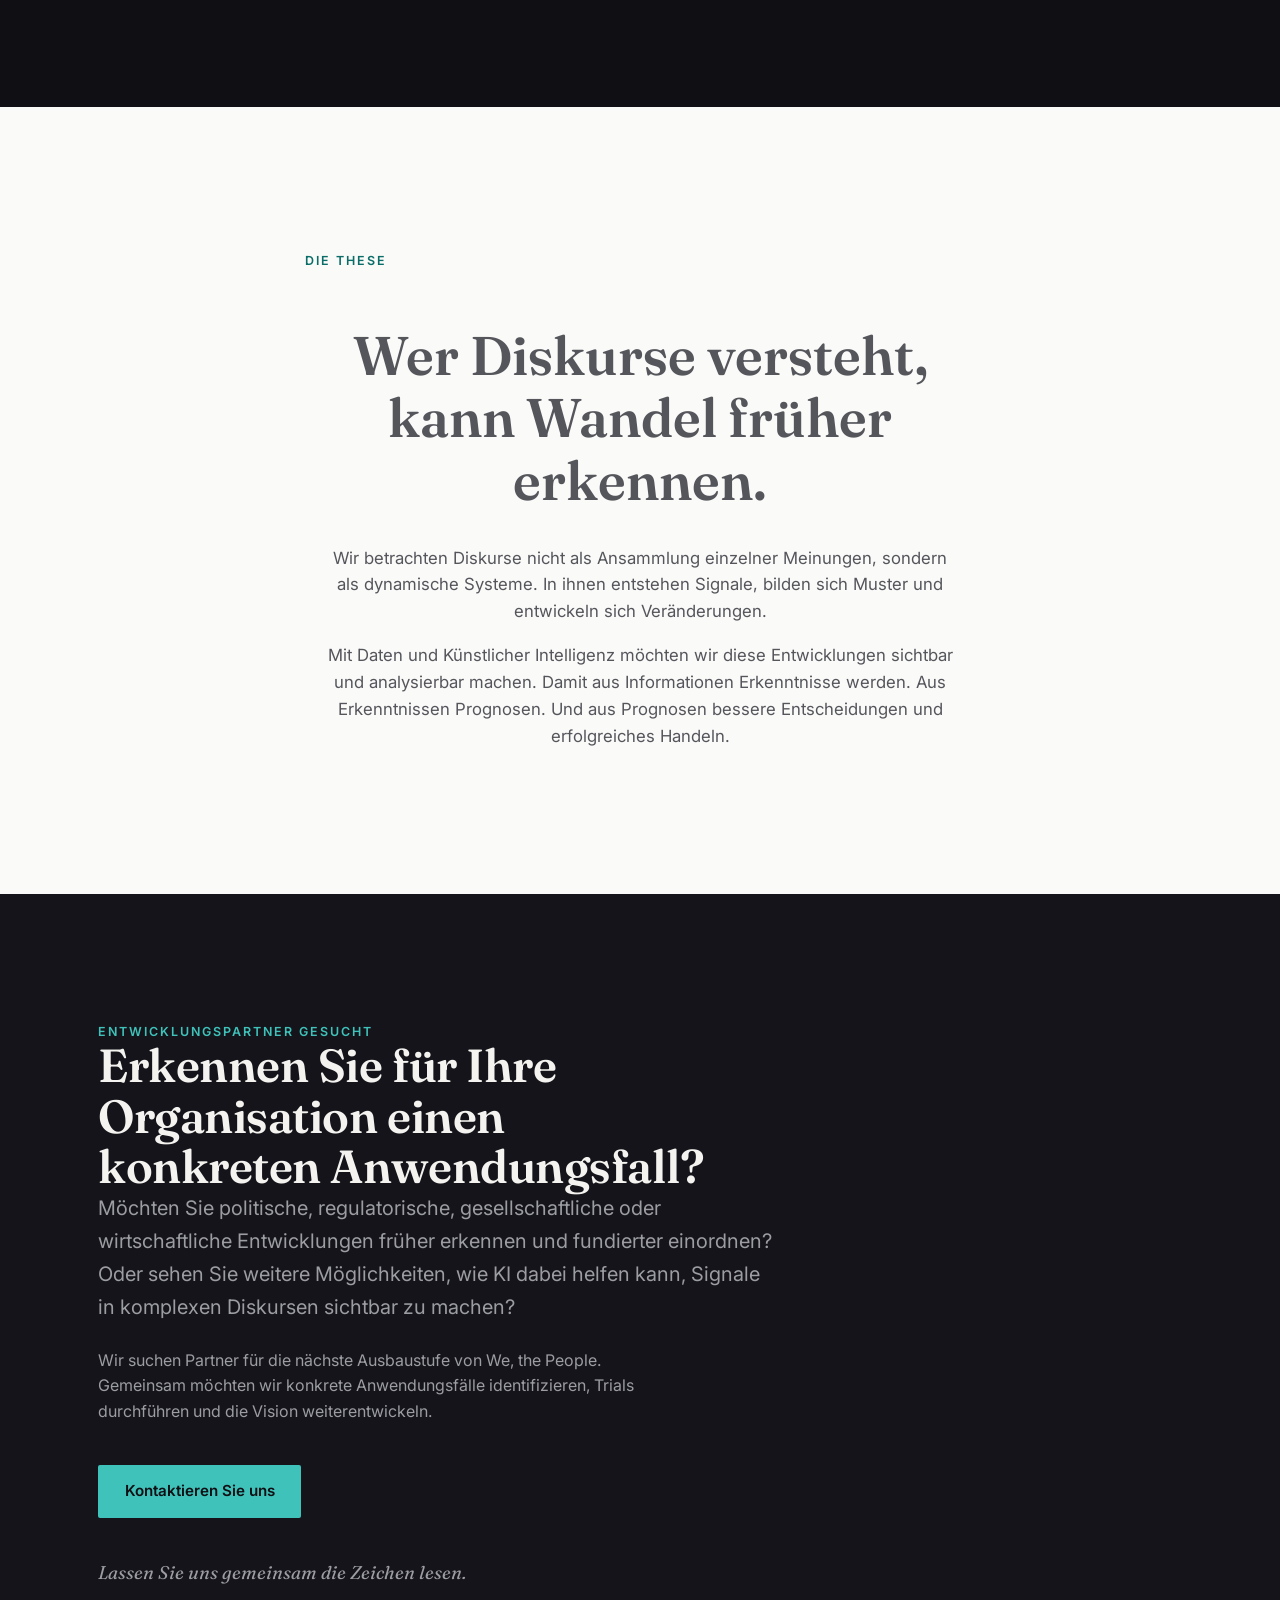
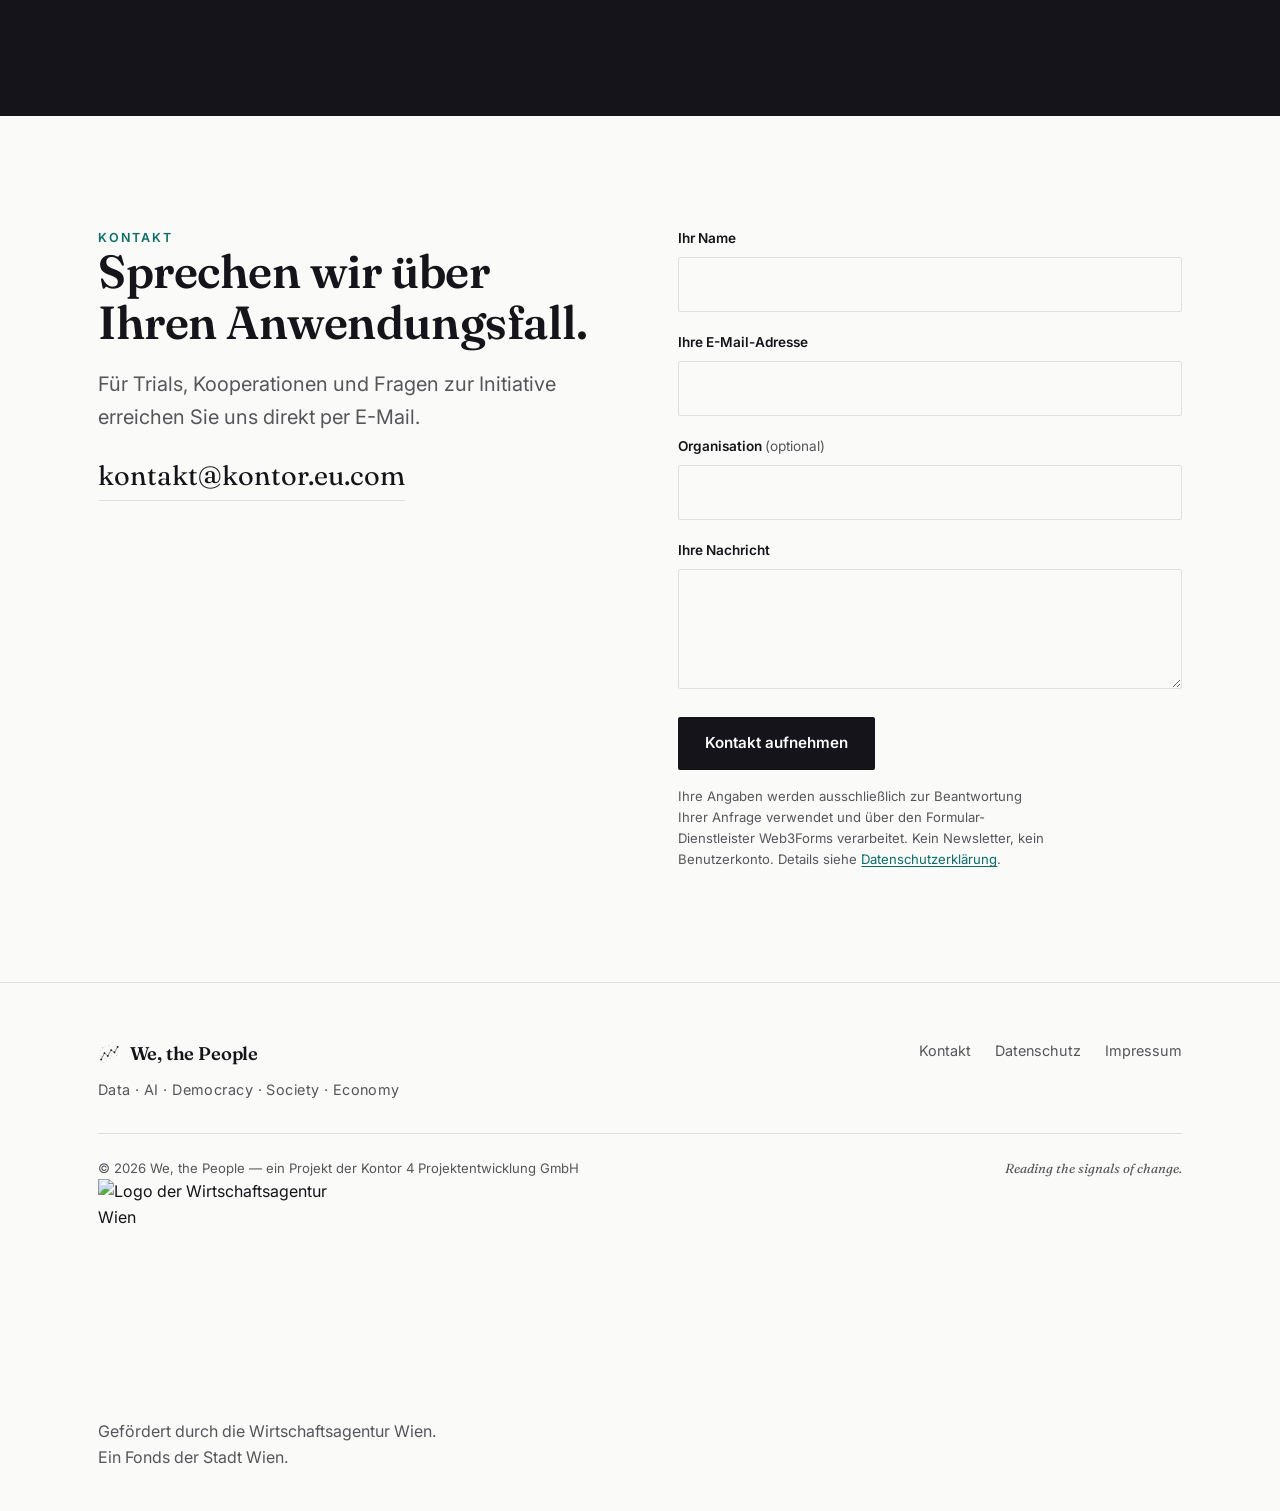
==== commit c2352e5f: "Add files via upload" ====
--- a/index.html
+++ b/index.html
@@ -355,7 +355,7 @@
 
         <div>
           <form id="contact-form" action="https://api.web3forms.com/submit" method="POST" novalidate>
-            <input type="hidden" name="access_key" value="YOUR_WEB3FORMS_ACCESS_KEY">
+            <input type="hidden" name="access_key" value="bd847893-ec6b-4022-b22e-0f1d426cb6a1">
             <input type="hidden" name="subject" value="Neue Kontaktanfrage — We, the People">
             <input type="hidden" name="from_name" value="We, the People – Website">
             <input type="checkbox" name="botcheck" class="hp-field" tabindex="-1" autocomplete="off">
@@ -413,6 +413,10 @@
       <span>© <span id="year">2026</span> We, the People — ein Projekt der Kontor 4 Projektentwicklung GmbH</span>
       <span class="site-footer__quote">Reading the signals of change.</span>
     </div>
+    <div class="site-footer__funding">
+      <img src="/assets/img/wirtschaftsagentur-wien-logo.jpg" alt="Logo der Wirtschaftsagentur Wien" width="240" height="240" loading="lazy">
+      <p>Gefördert durch die Wirtschaftsagentur Wien.<br>Ein Fonds der Stadt Wien.</p>
+    </div>
   </div>
 </footer>
 
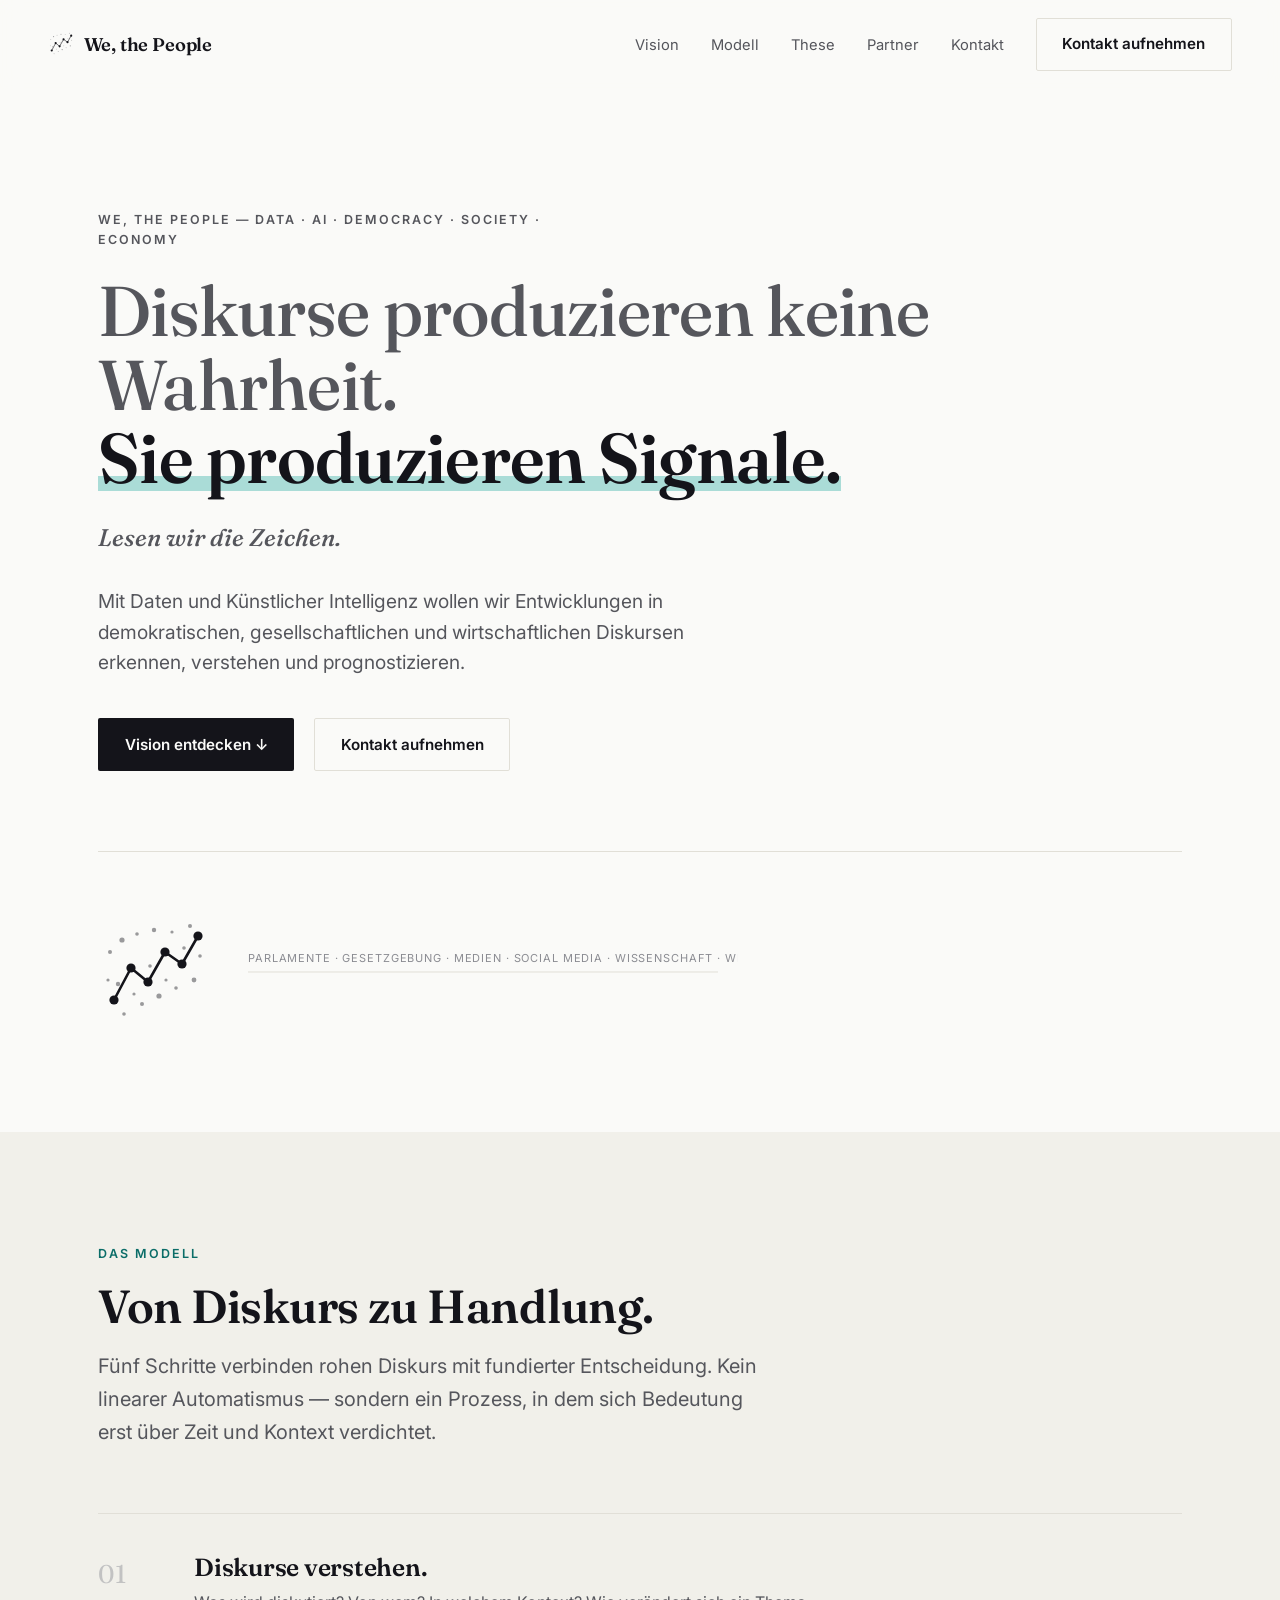
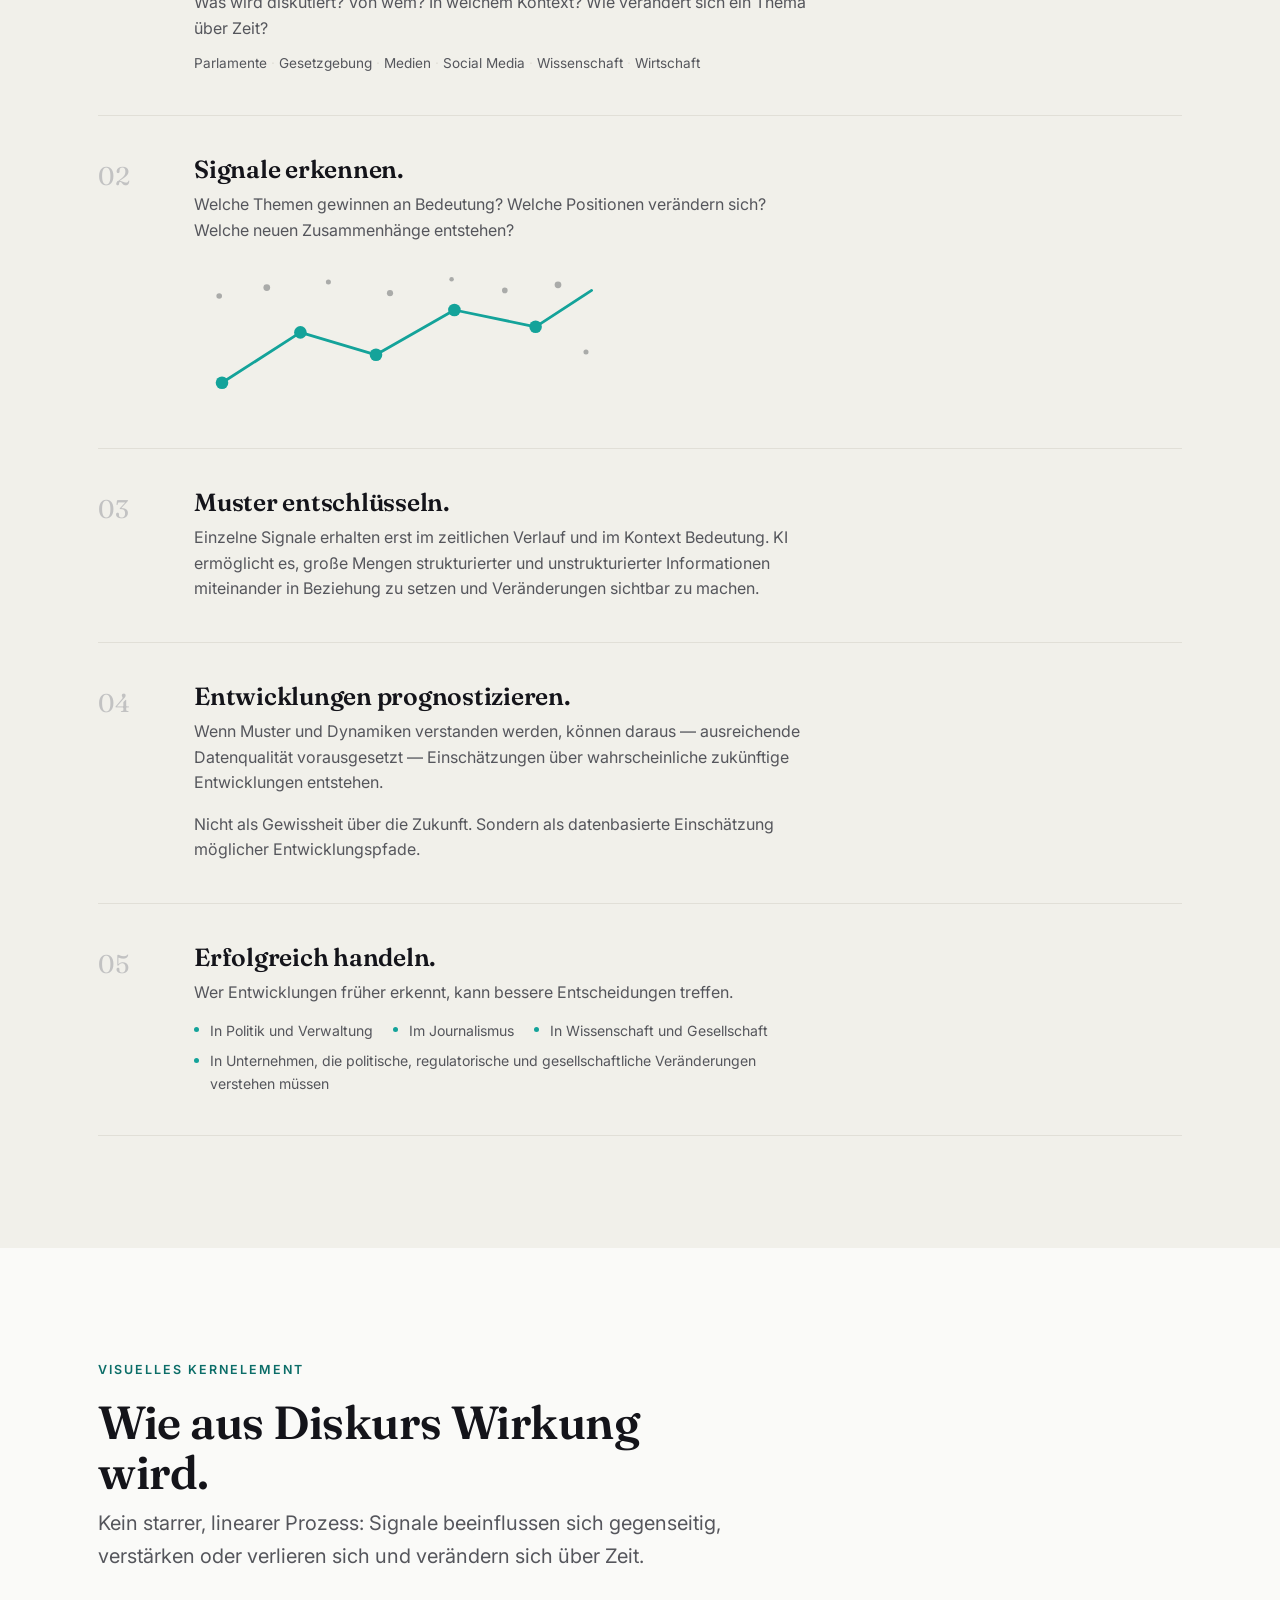
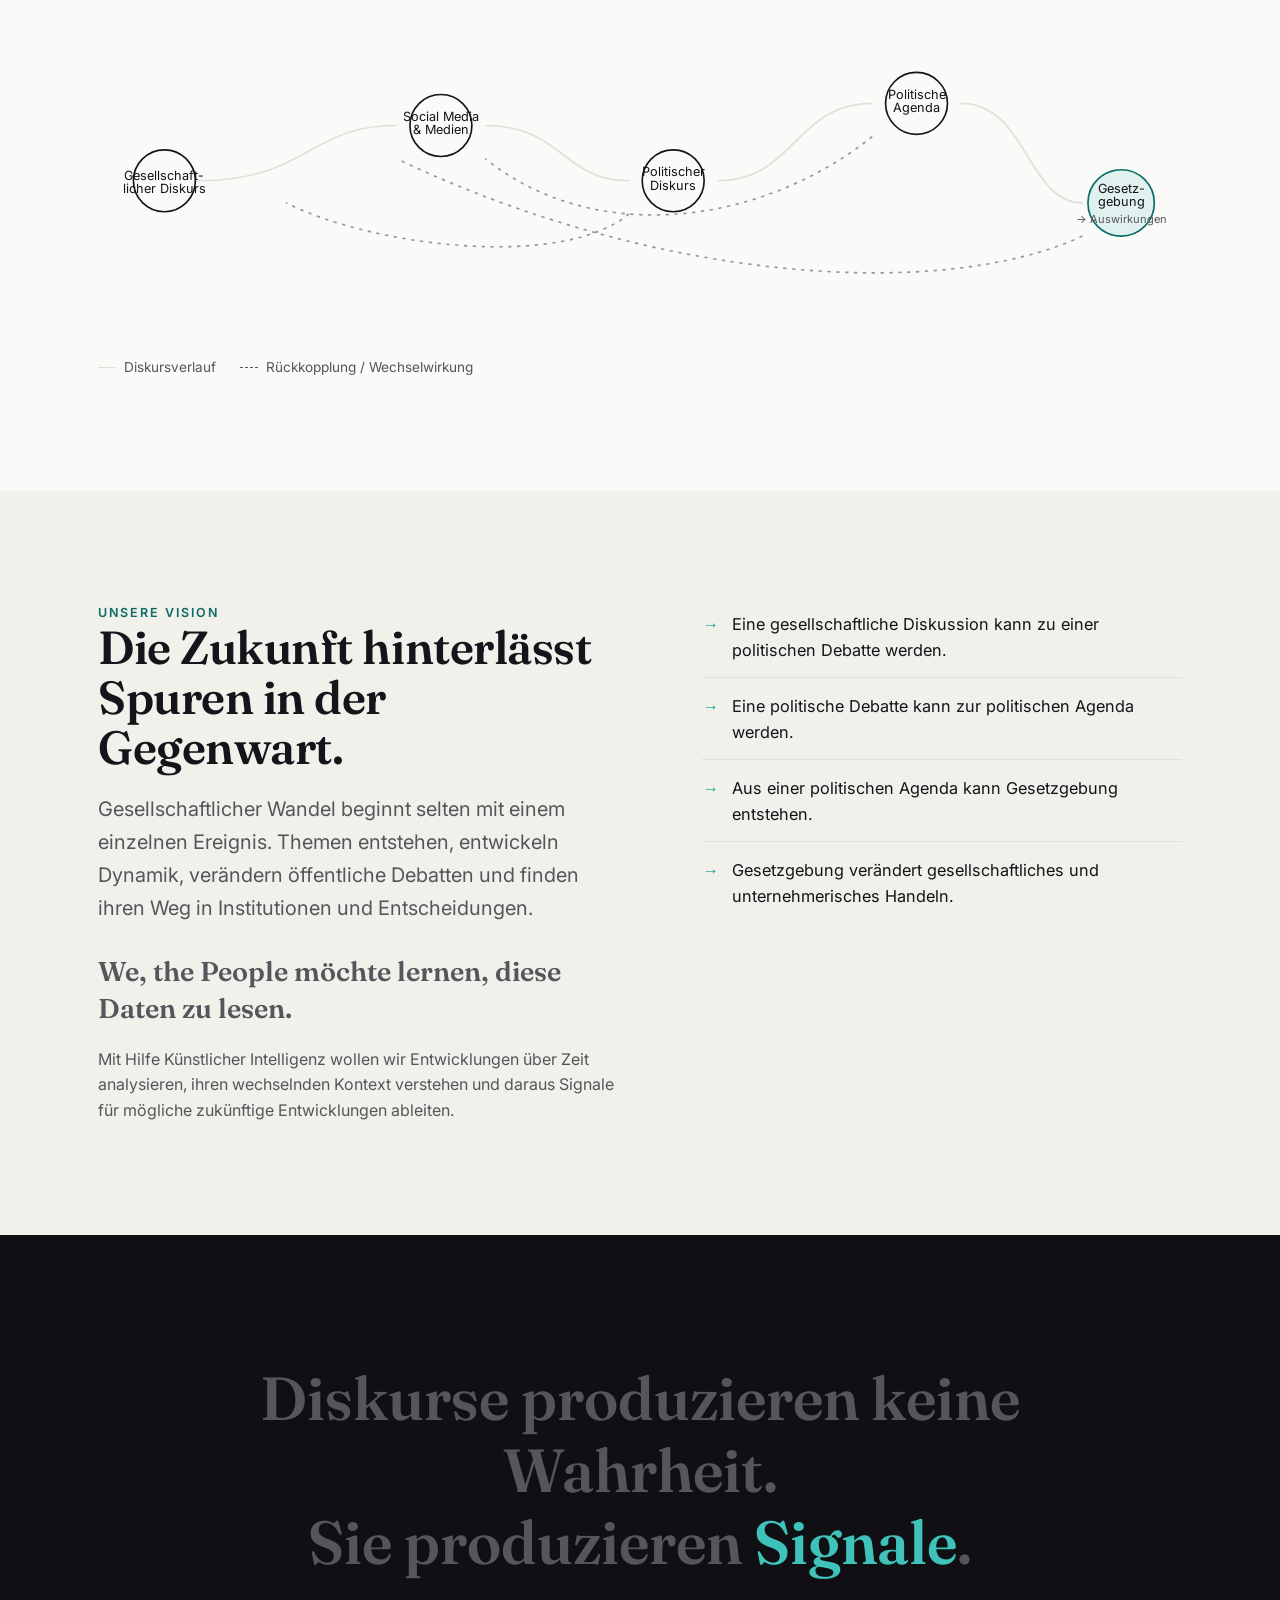
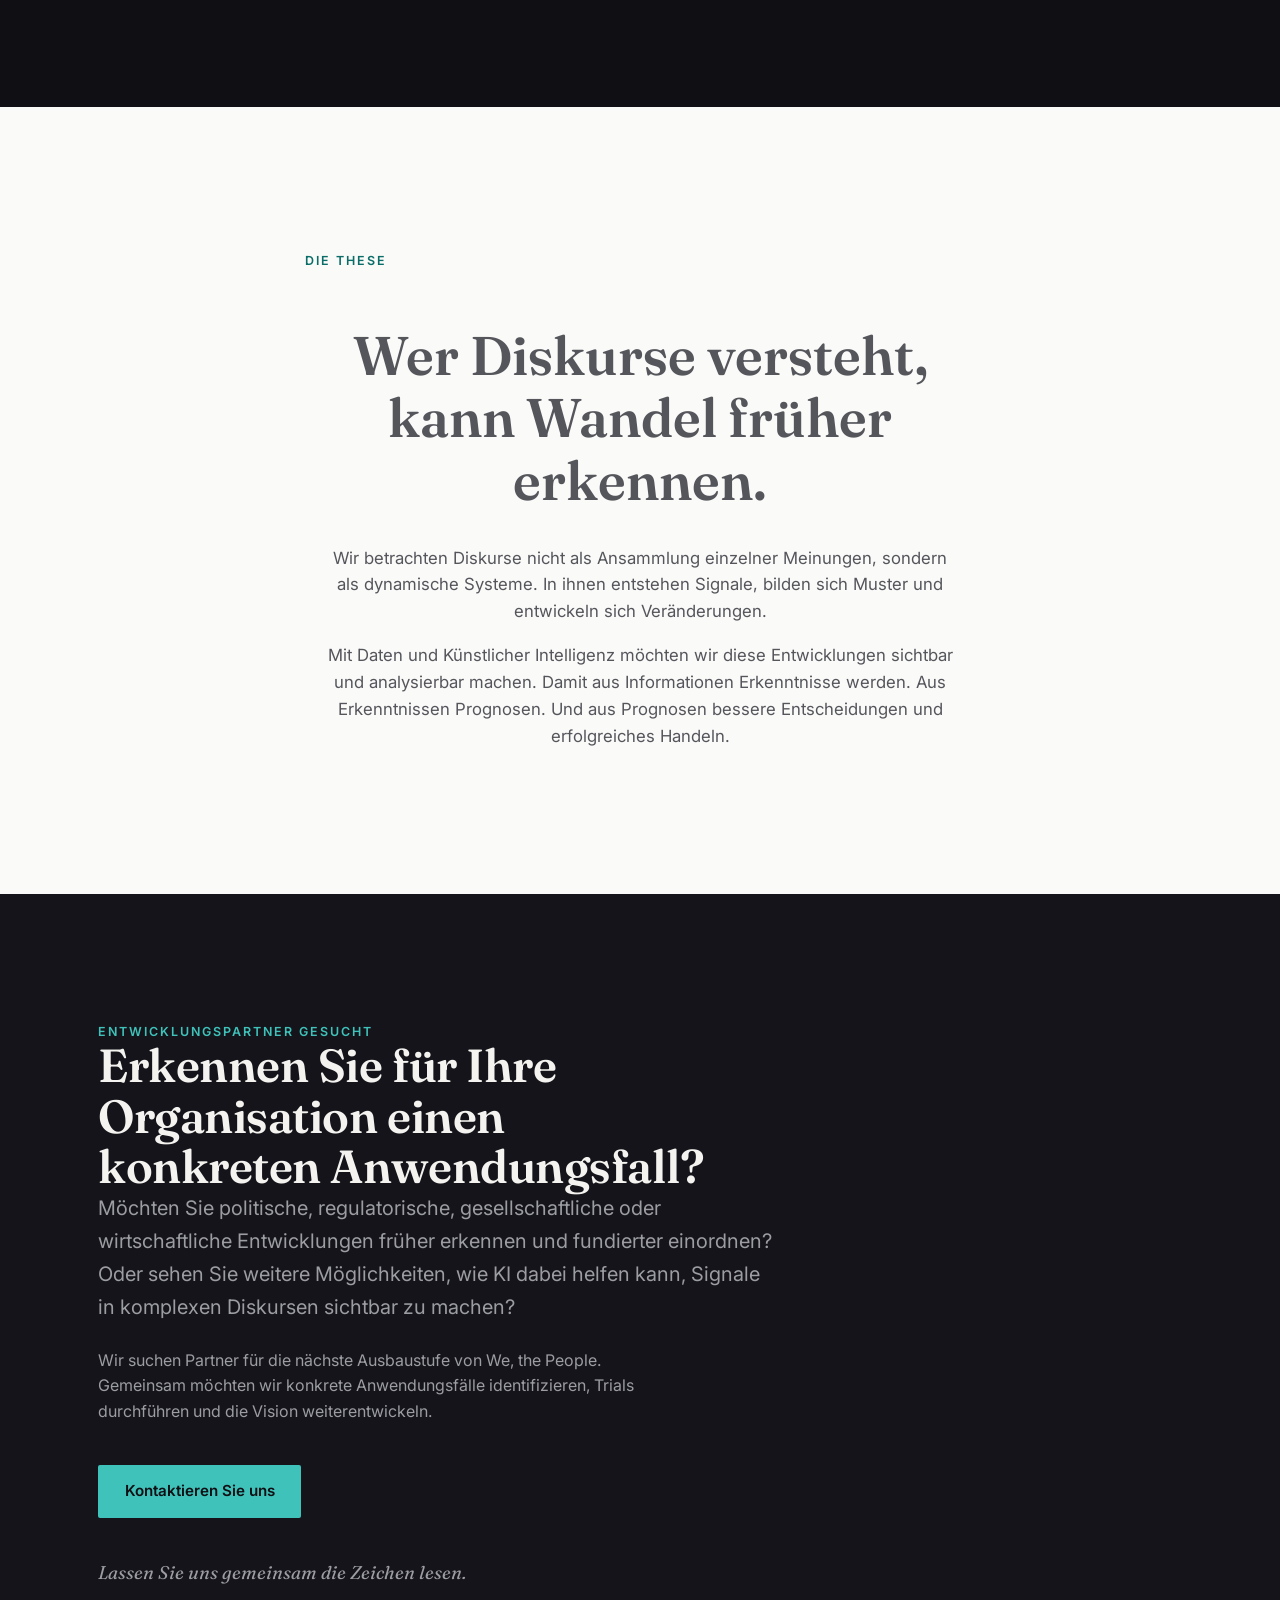
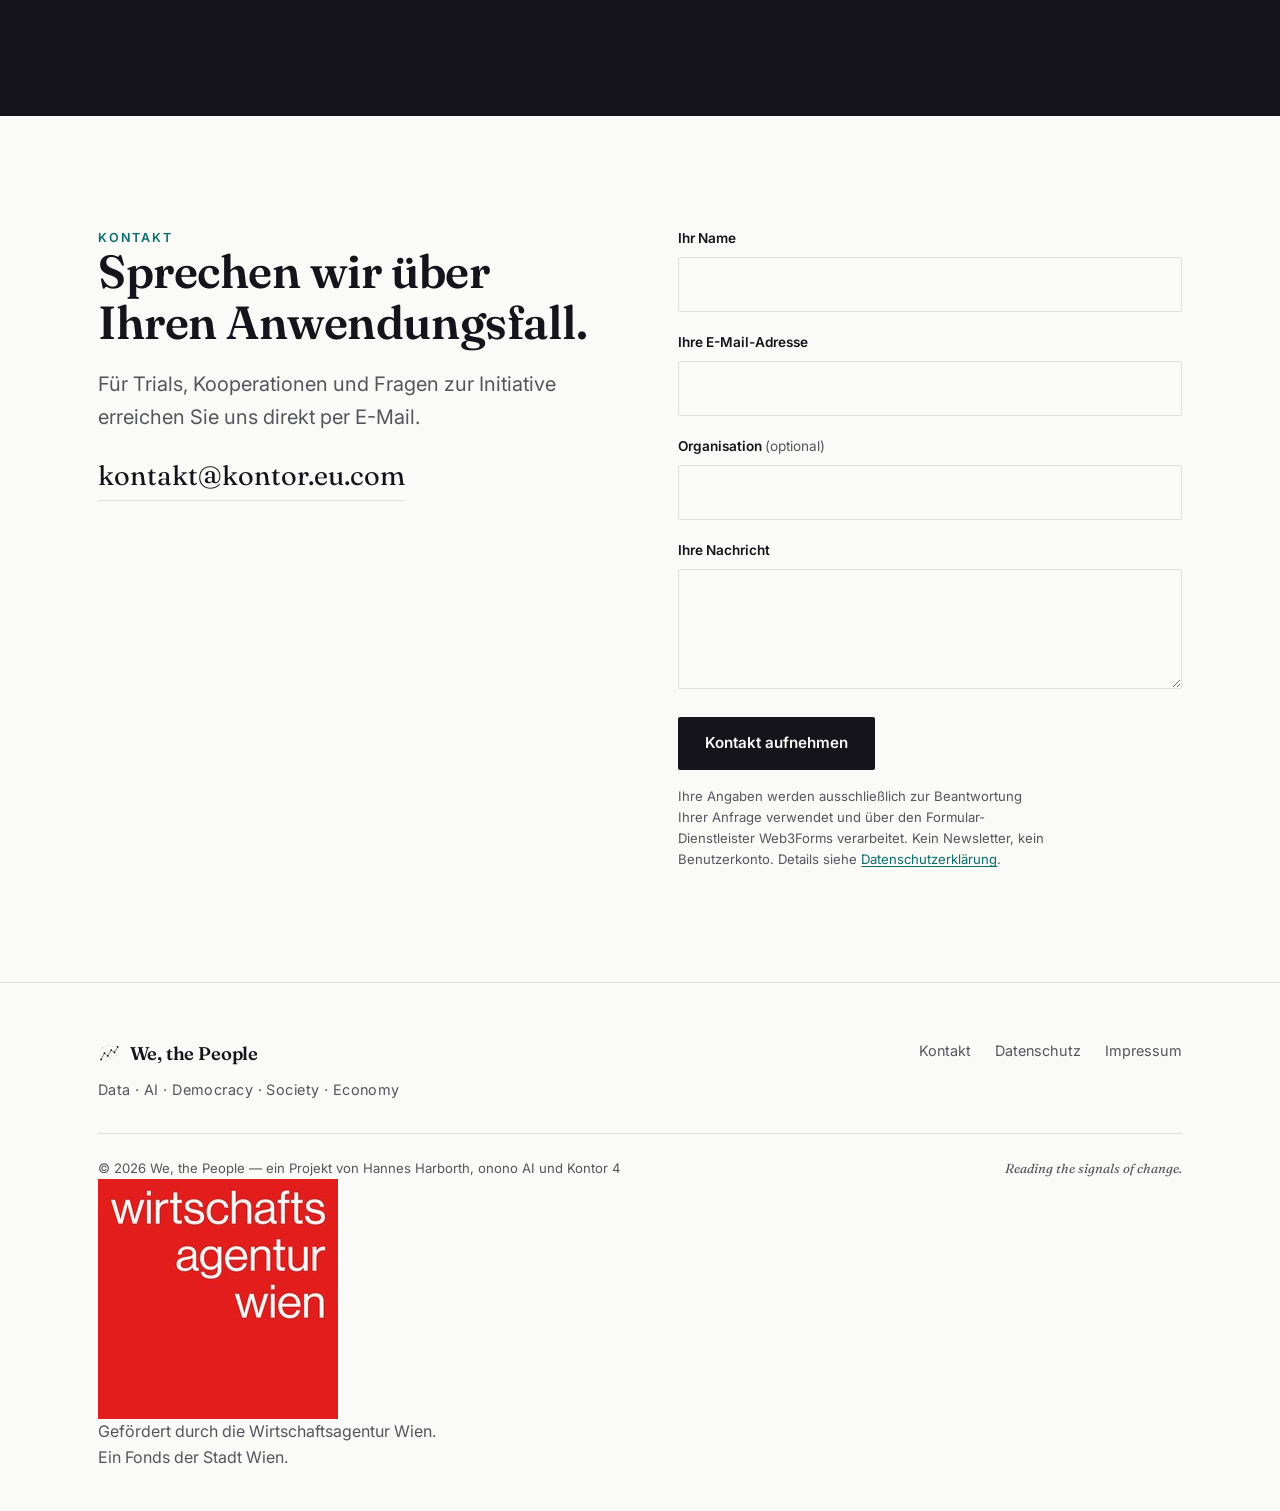
==== commit 6cc1f130: "Add files via upload" ====
--- a/index.html
+++ b/index.html
@@ -410,7 +410,7 @@
       </nav>
     </div>
     <div class="site-footer__bottom">
-      <span>© <span id="year">2026</span> We, the People — ein Projekt der Kontor 4 Projektentwicklung GmbH</span>
+      <span class="site-footer__credit">© <span id="year">2026</span> We, the People — ein Projekt von Hannes Harborth, onono AI und Kontor 4</span>
       <span class="site-footer__quote">Reading the signals of change.</span>
     </div>
     <div class="site-footer__funding">
